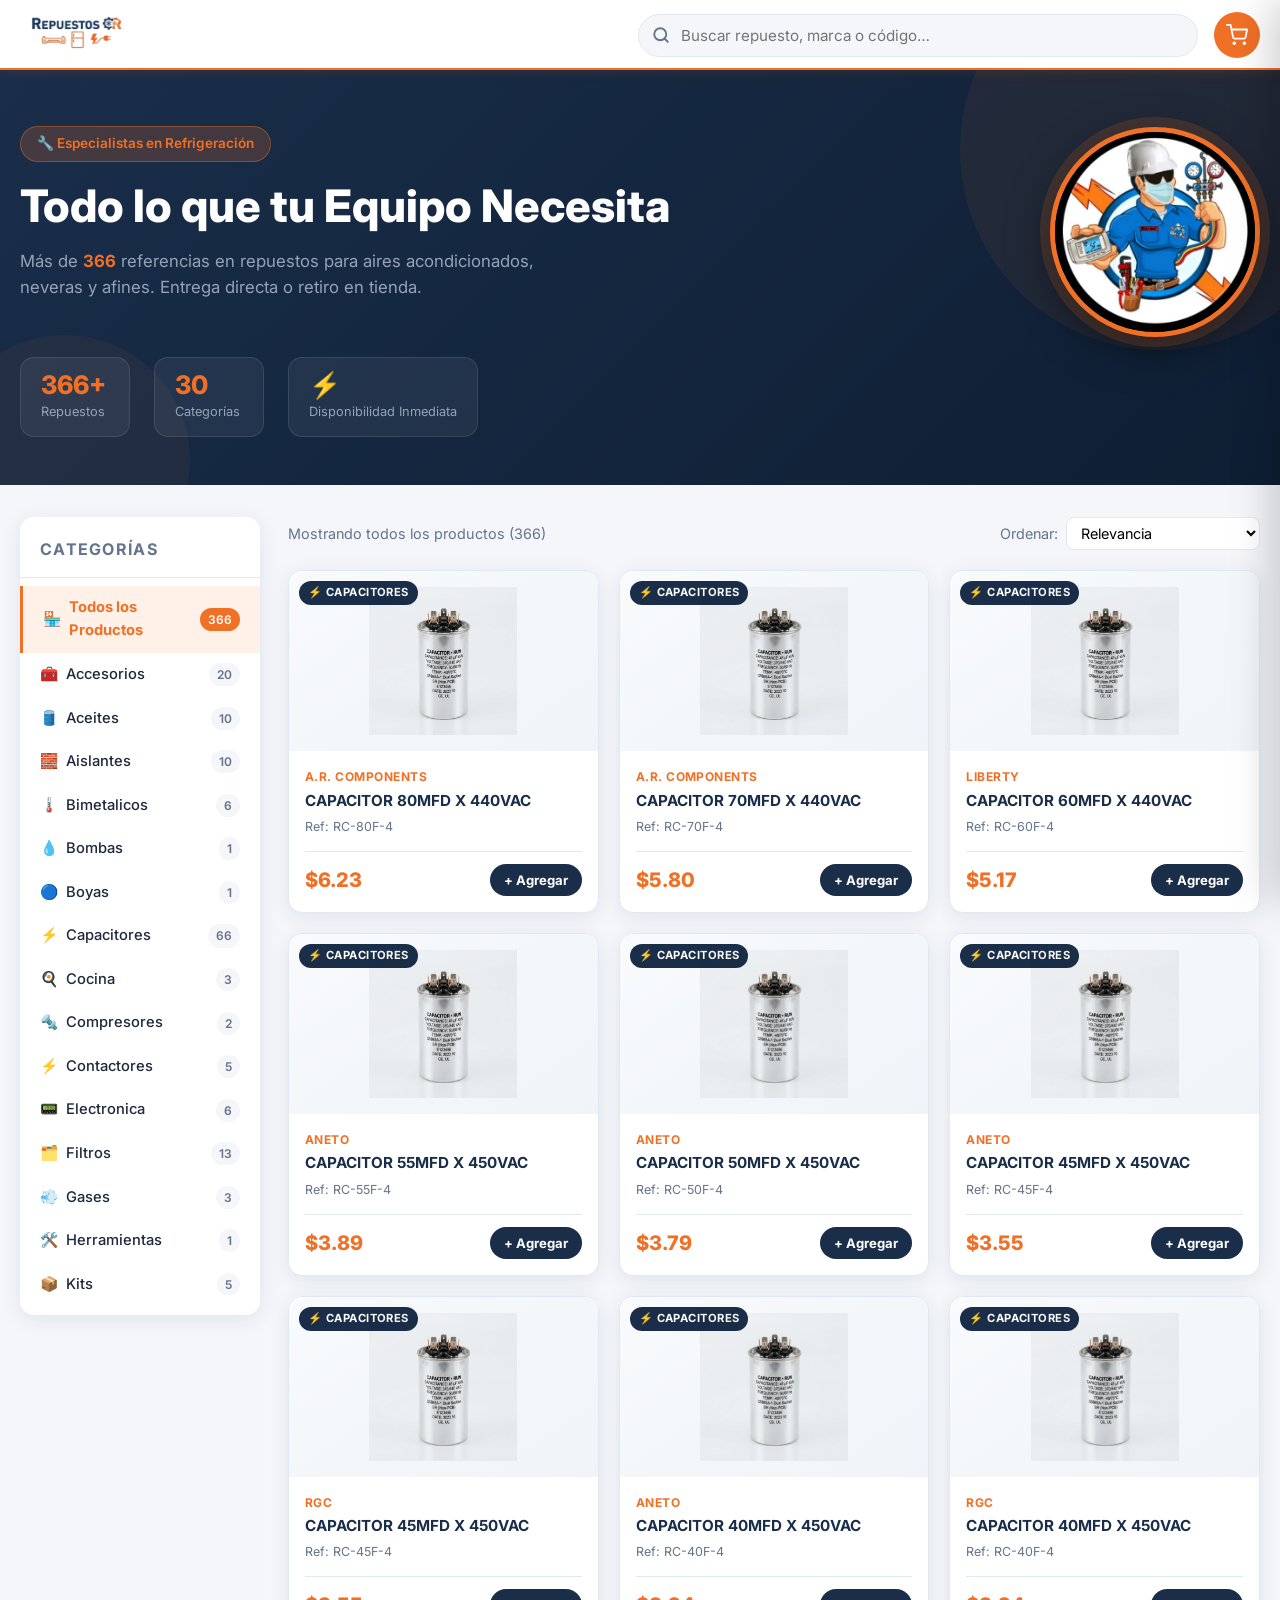
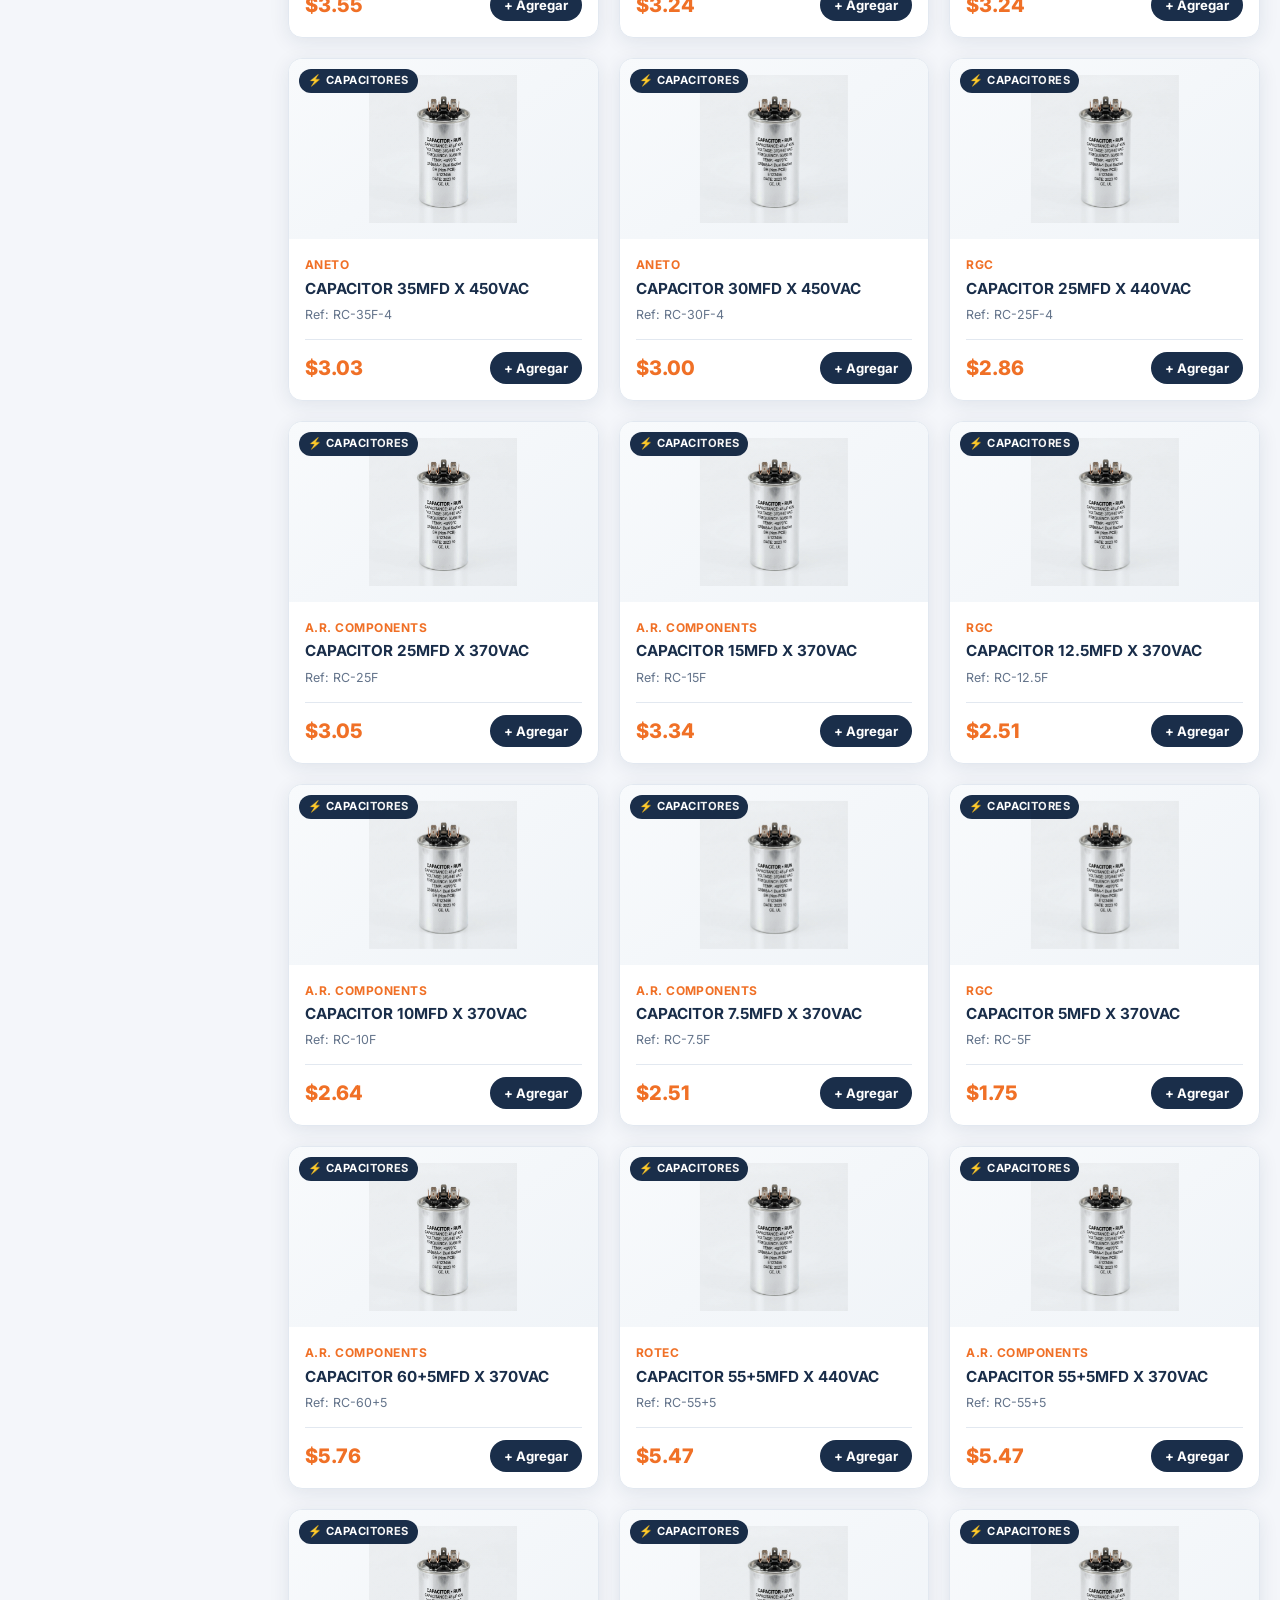
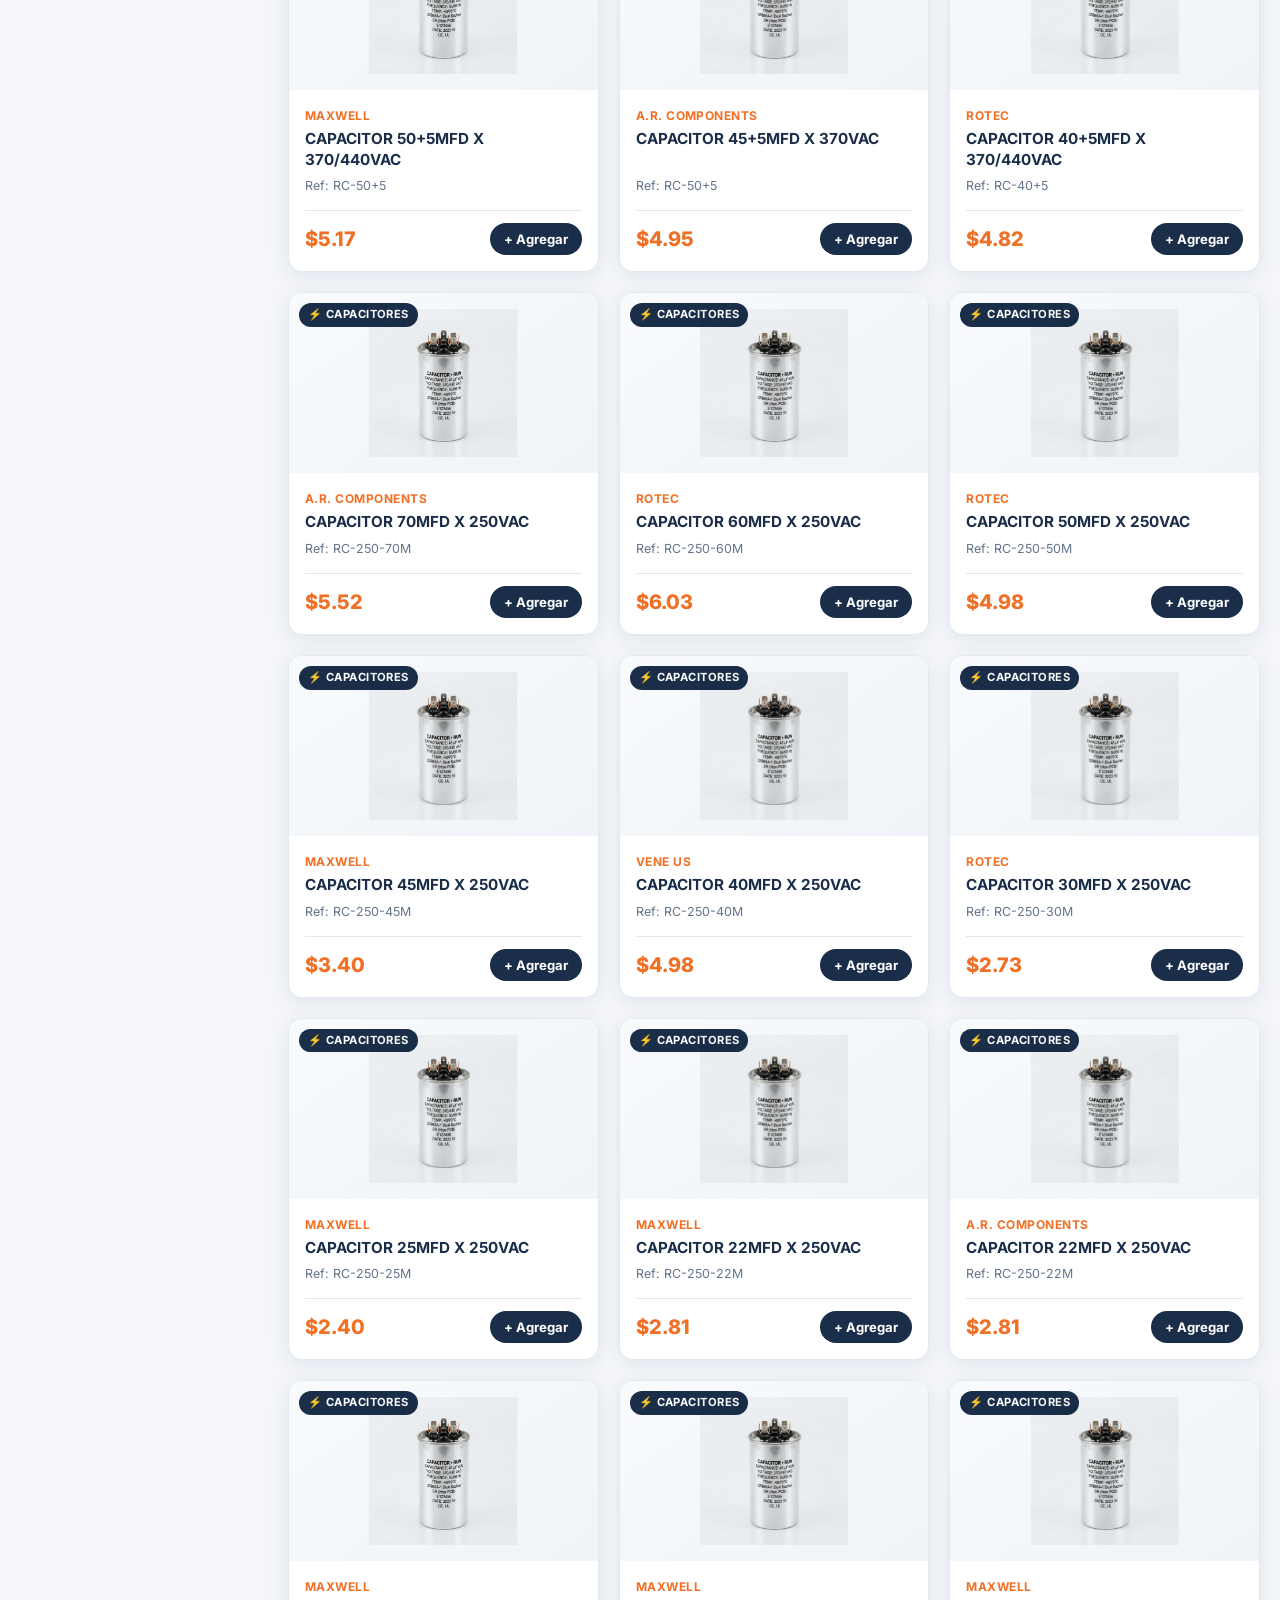
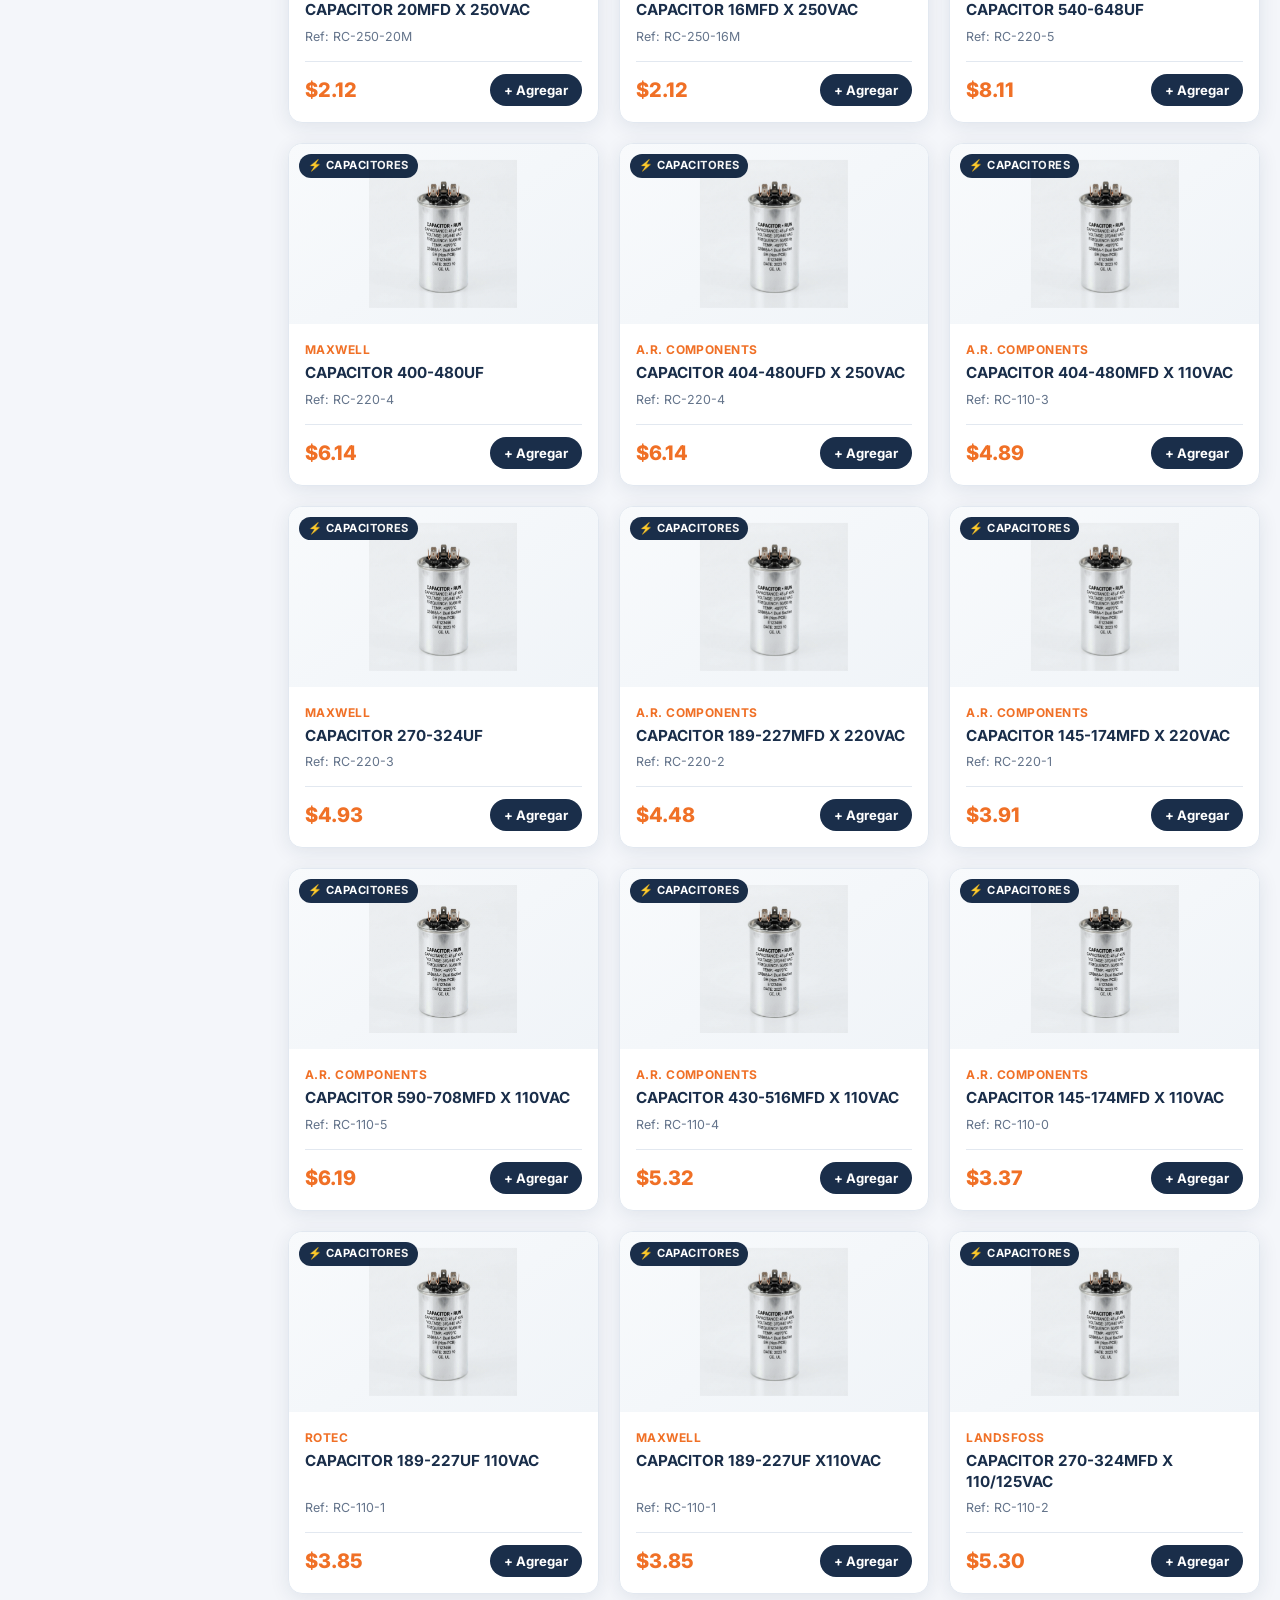
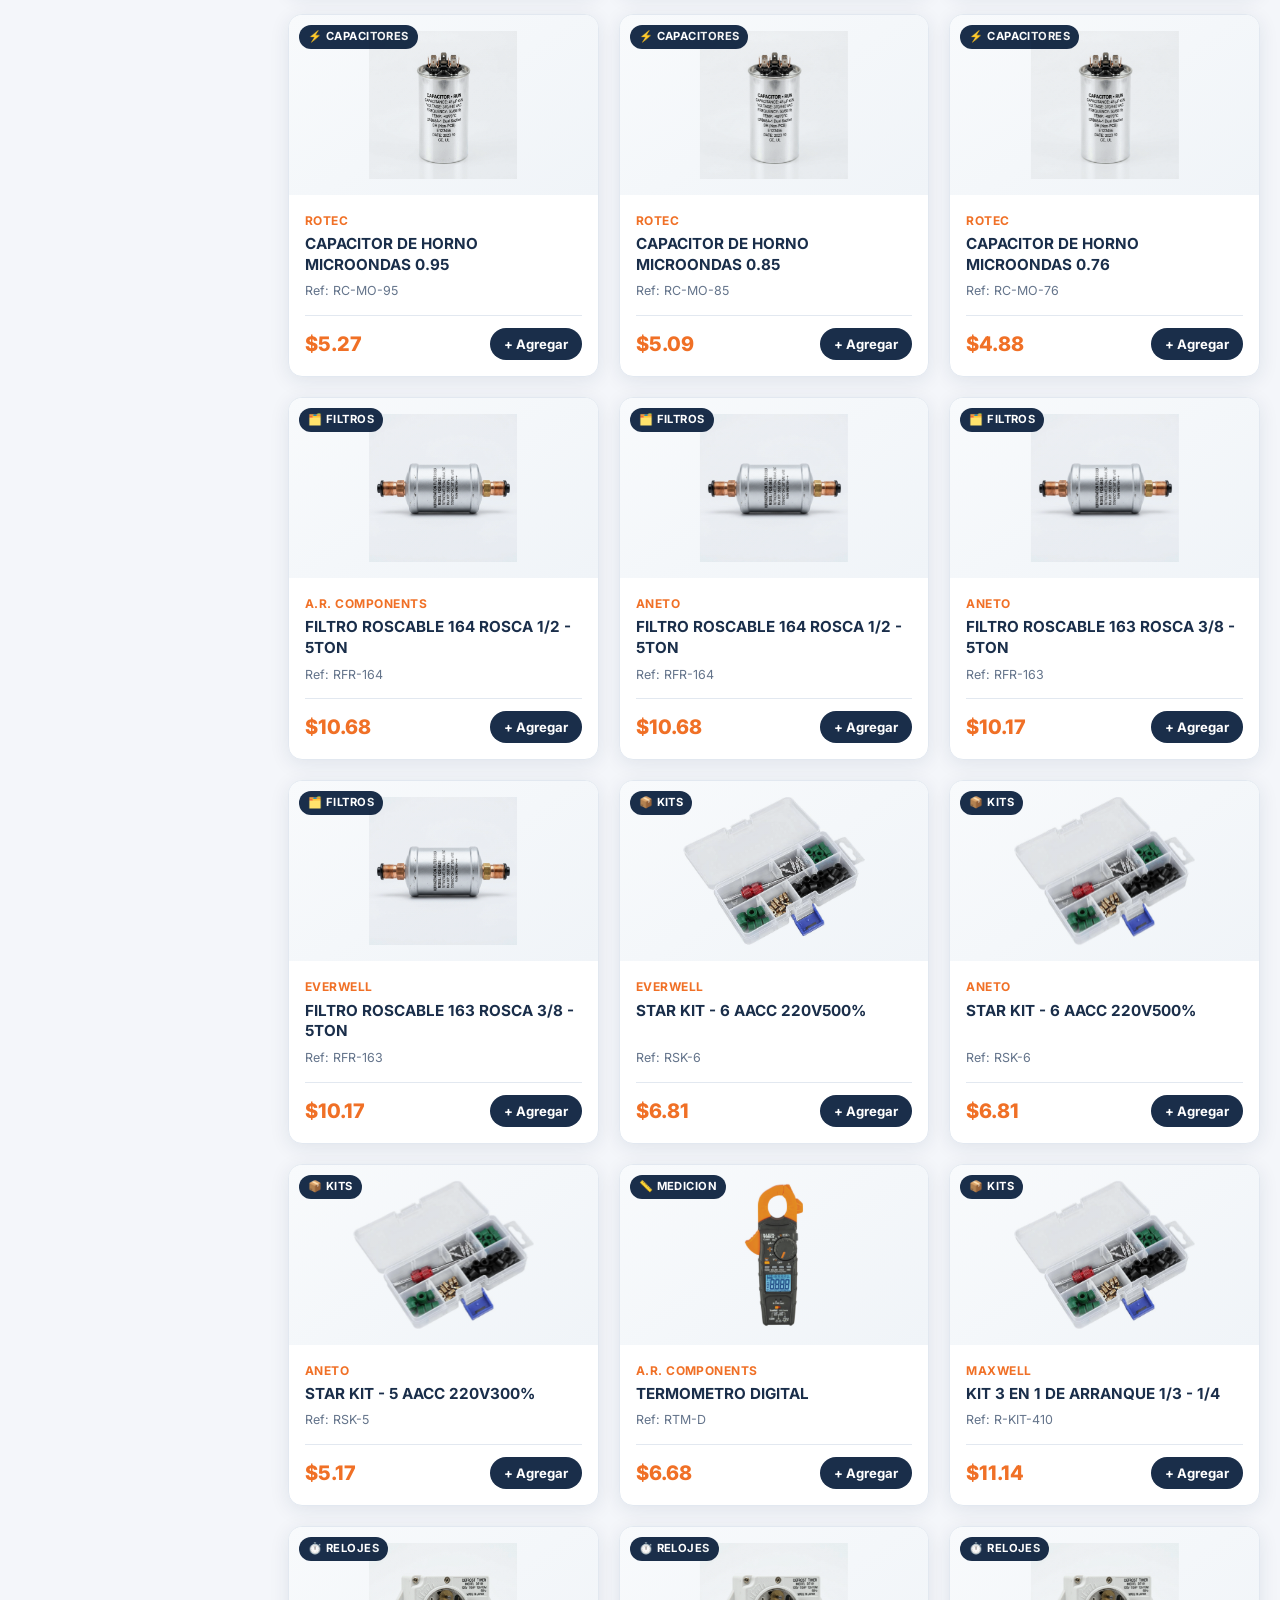
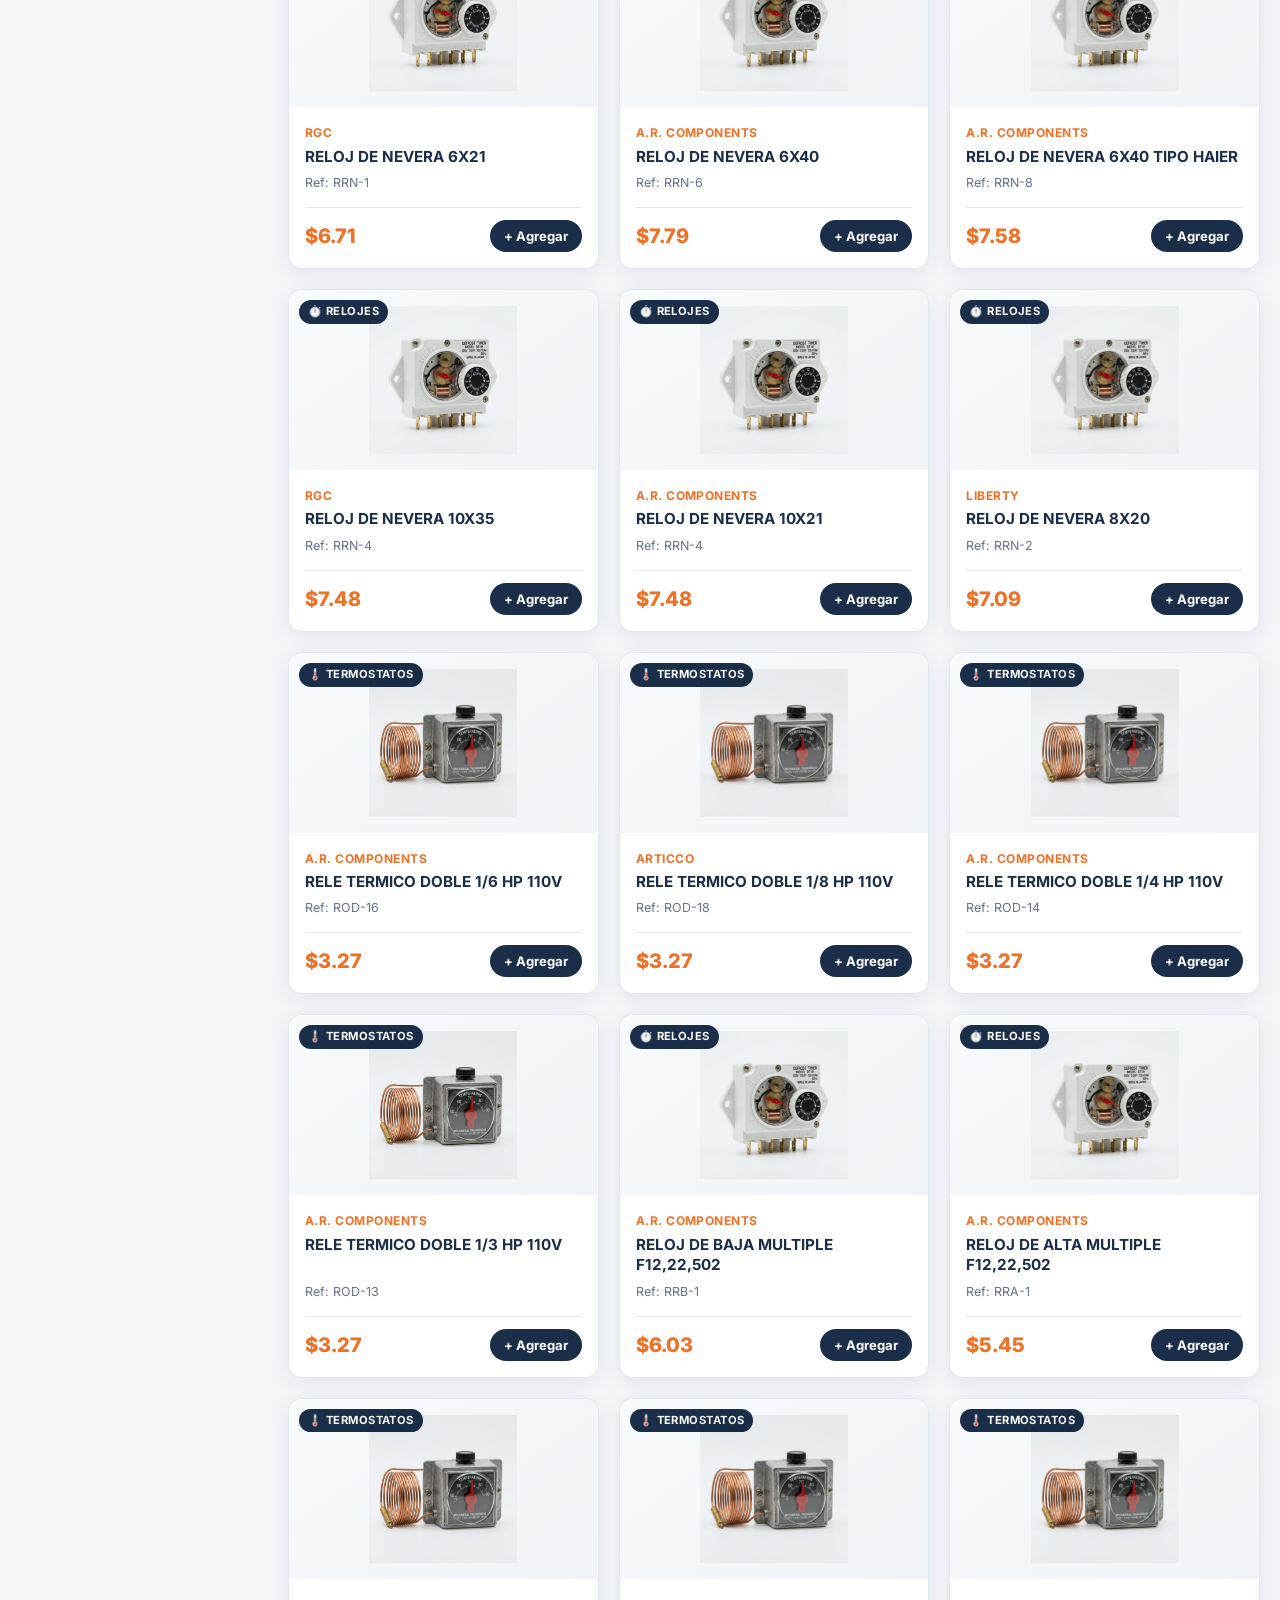
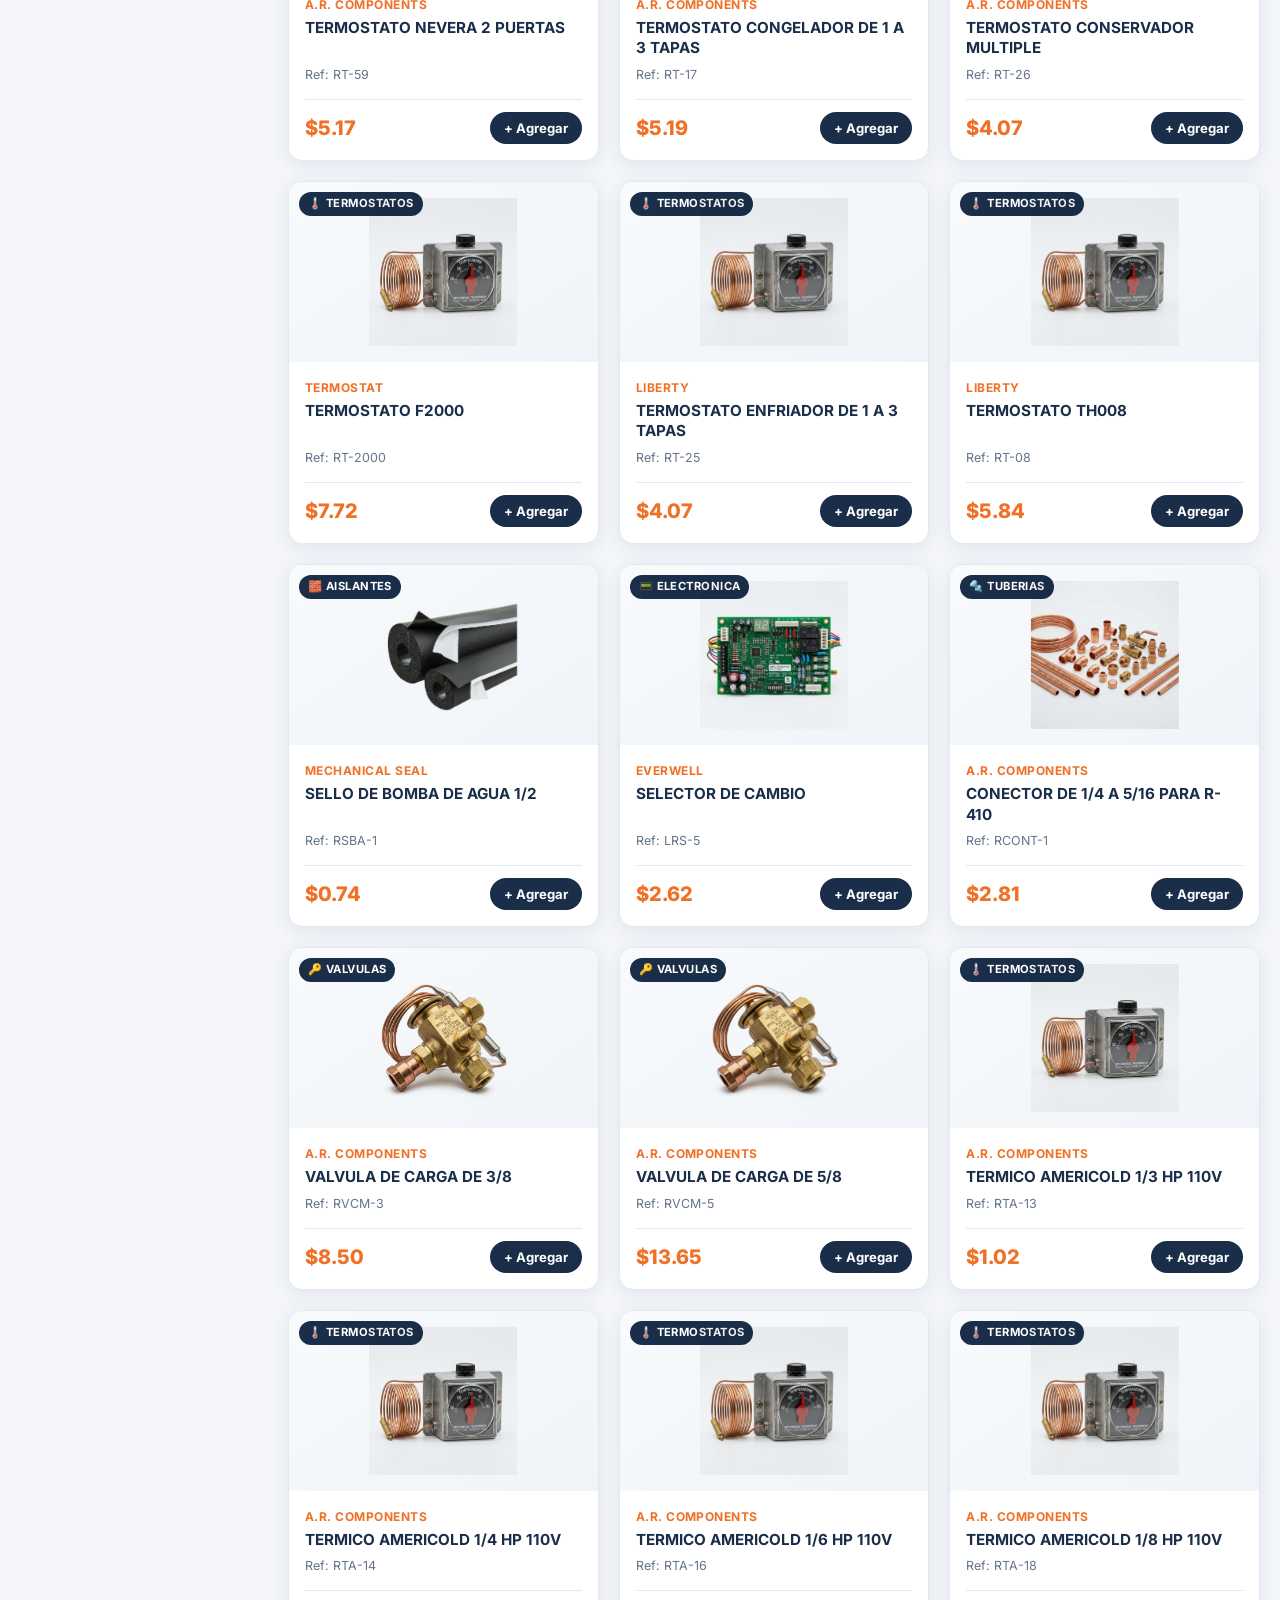
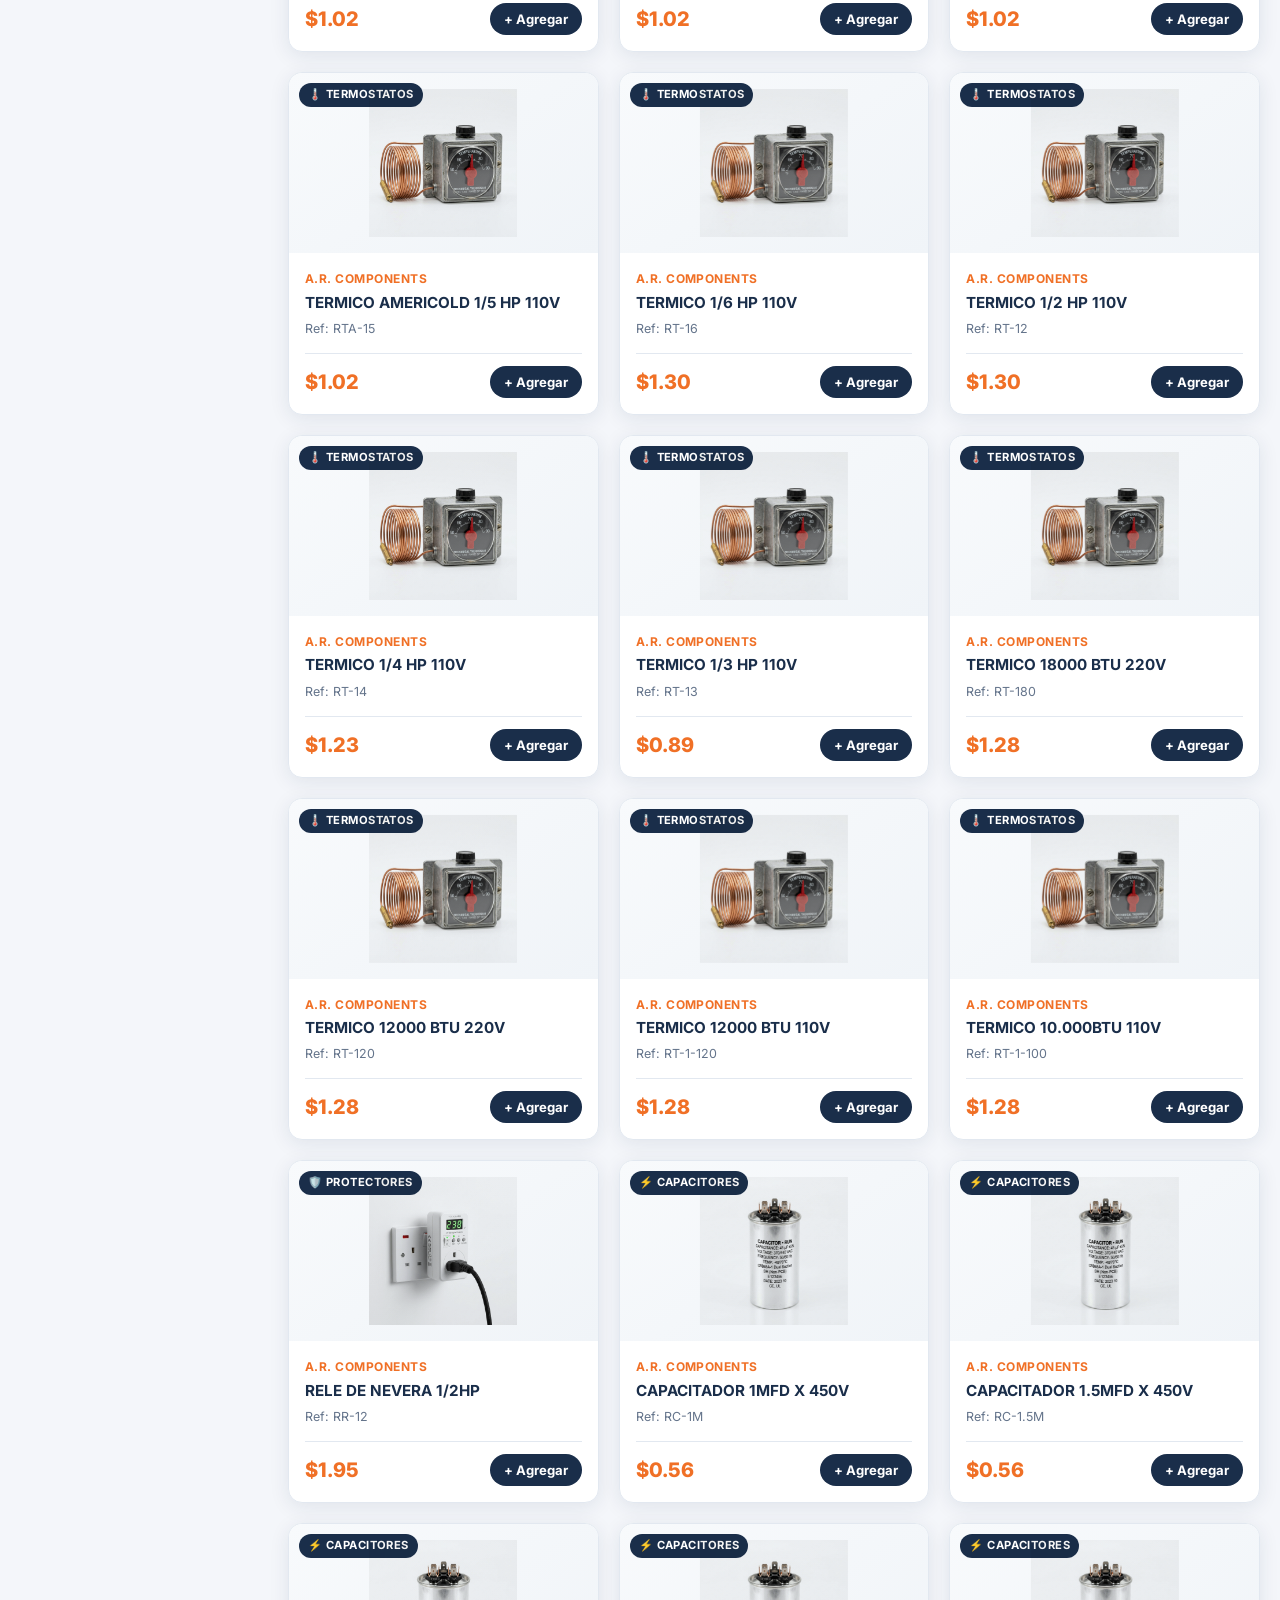
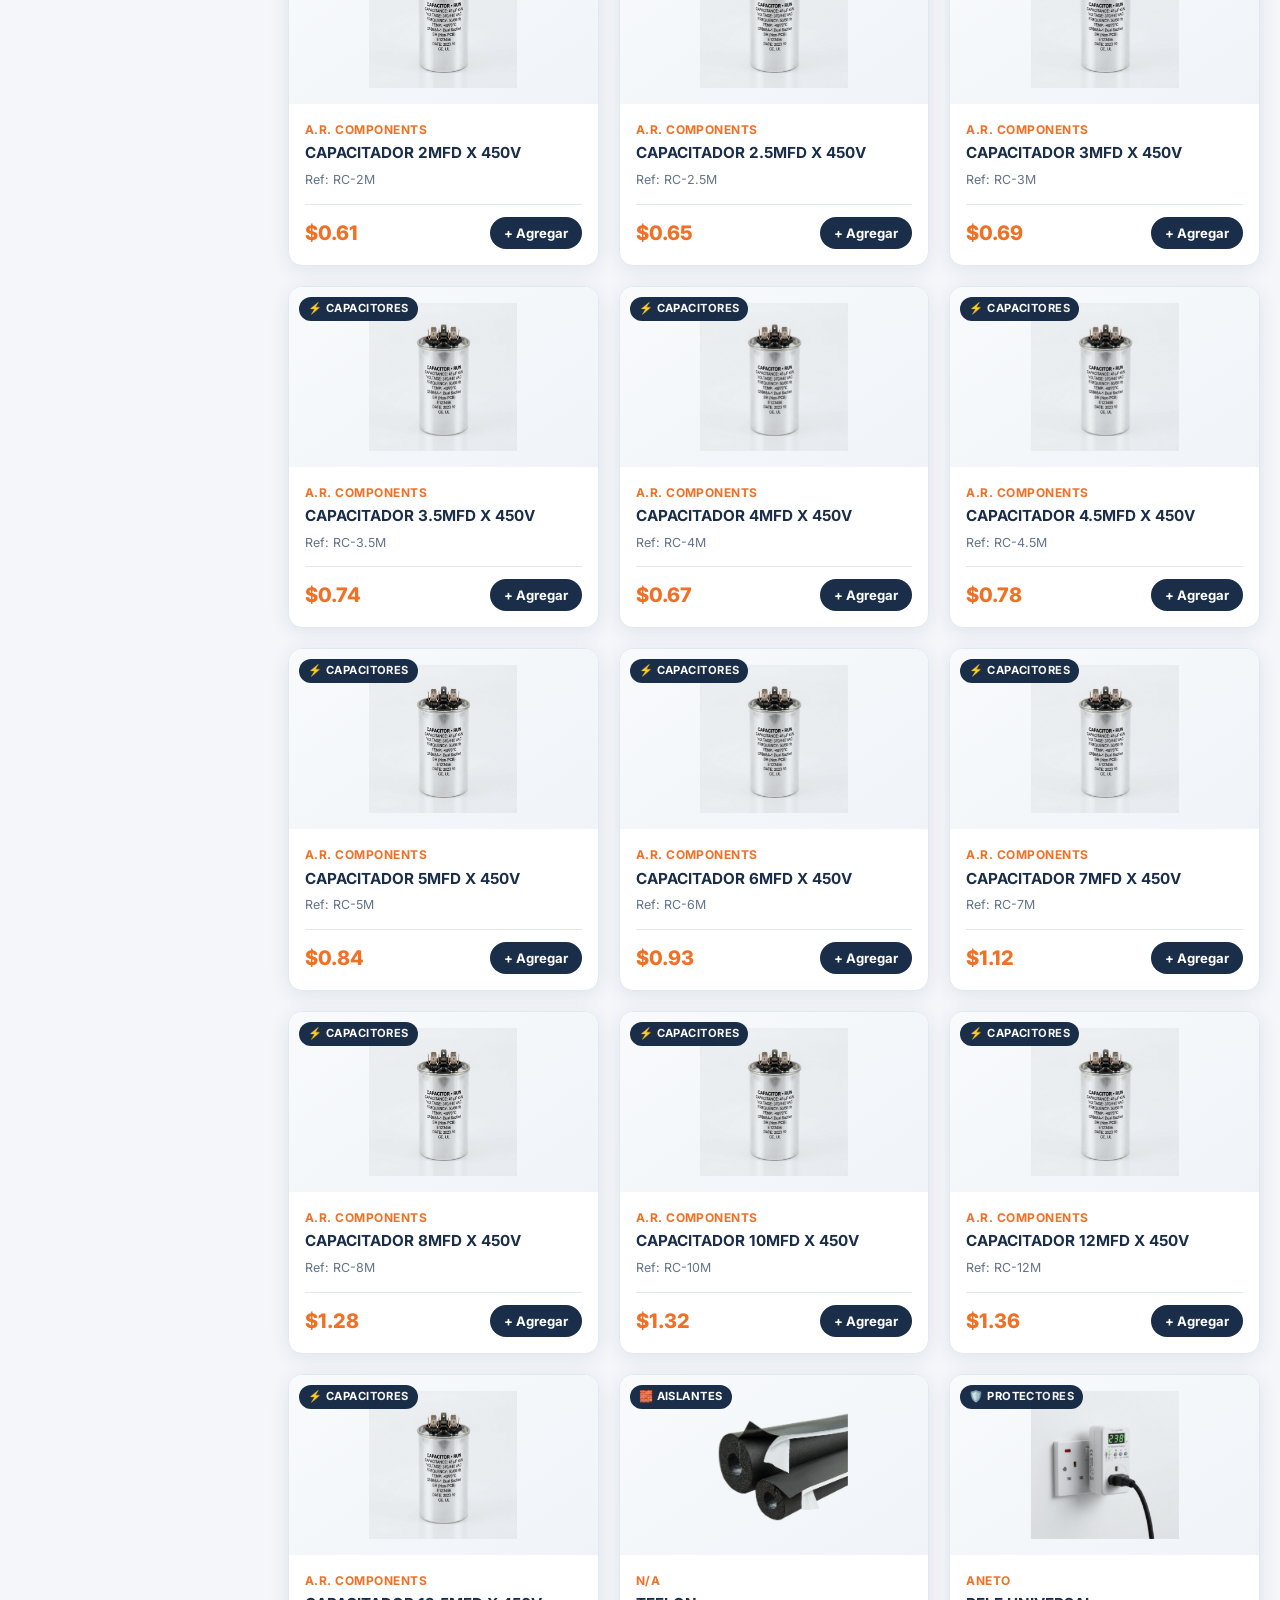
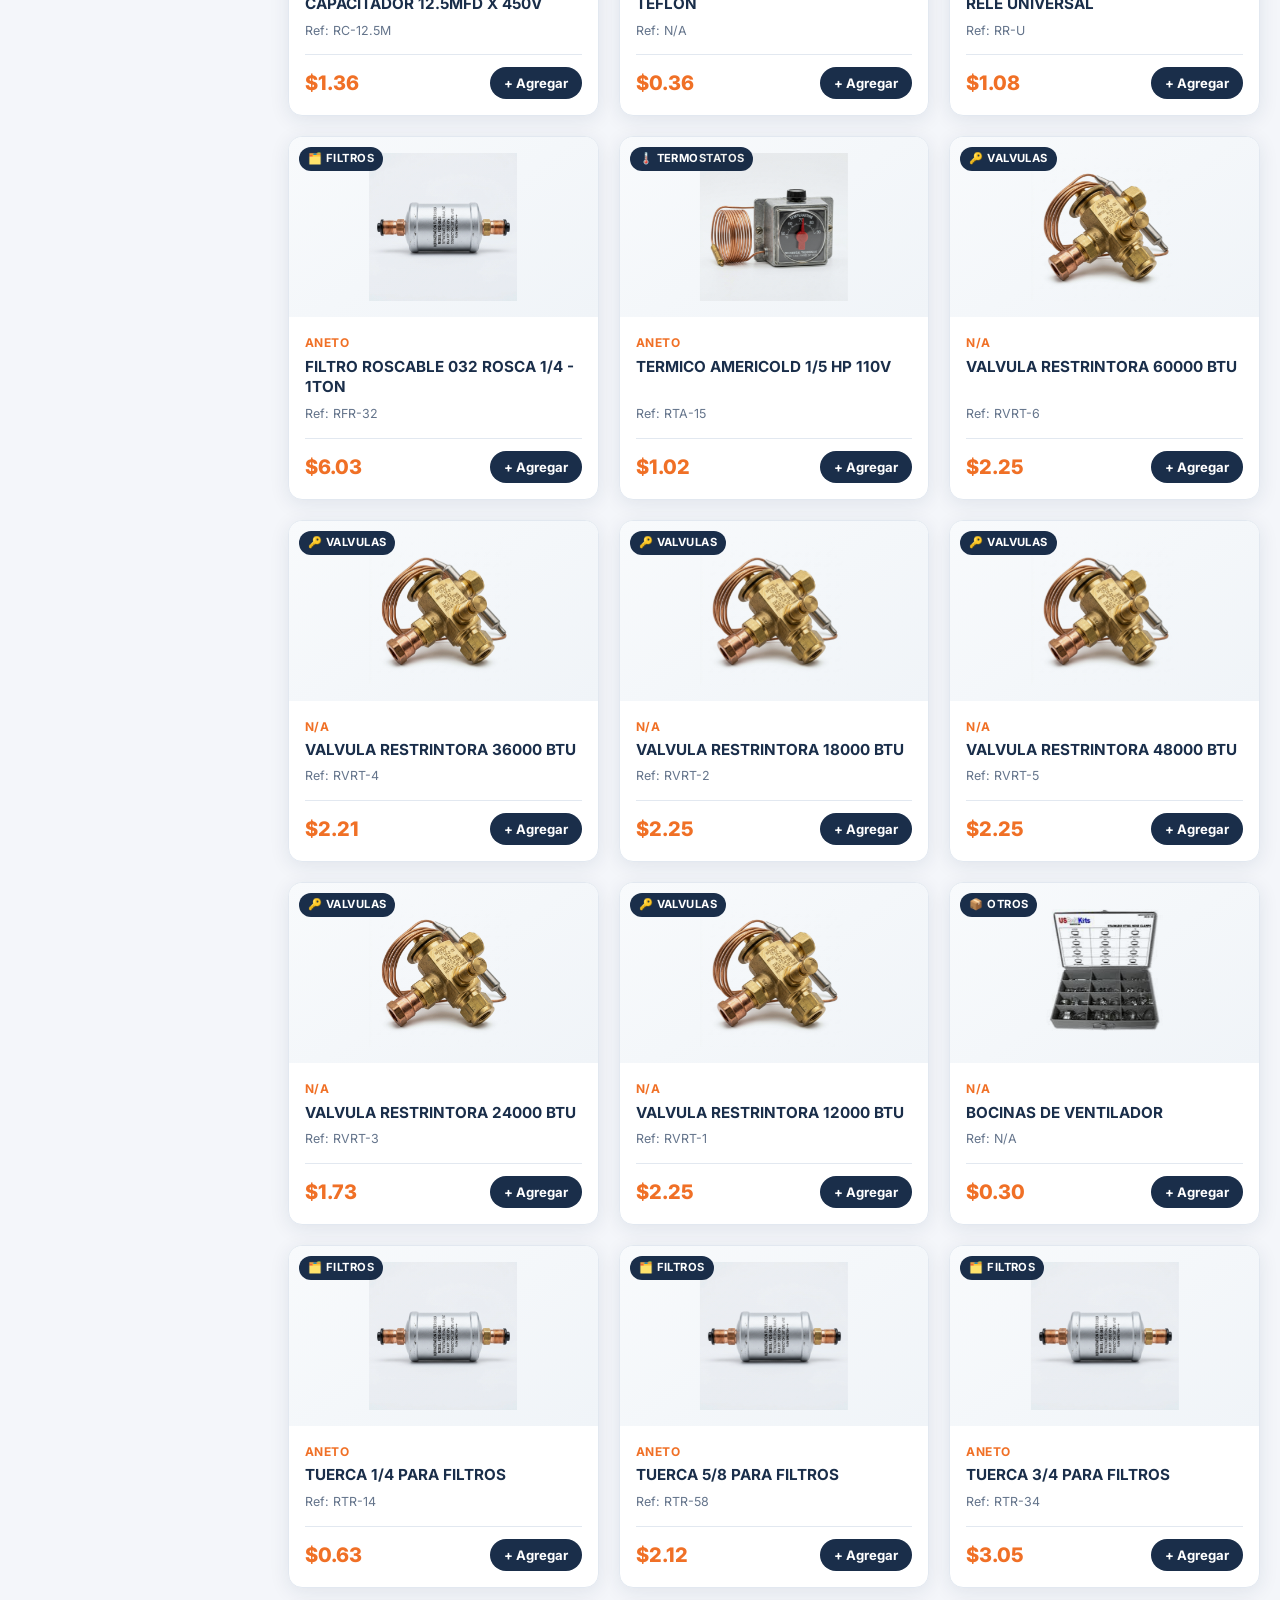
==== index.html @ 02e1abeb "feat: initial commit for Repuestos CR" ====
<!DOCTYPE html>
<html lang="es">
<head>
    <meta charset="UTF-8">
    <meta name="viewport" content="width=device-width, initial-scale=1.0">
    <title>Repuestos CR | Tienda Online de Refrigeración</title>
    <meta name="description" content="La tienda online especializada en repuestos para aires acondicionados, refrigeración y afines. Capacitores, compresores, gas refrigerante y más de 360 referencias.">
    <link rel="preconnect" href="https://fonts.googleapis.com">
    <link rel="preconnect" href="https://fonts.gstatic.com" crossorigin>
    <link href="https://fonts.googleapis.com/css2?family=Inter:wght@400;500;600;700;800&display=swap" rel="stylesheet">
    <link rel="stylesheet" href="styles.css">
</head>
<body>

    <!-- NAVBAR -->
    <header class="navbar" id="navbar">
        <div class="container nav-inner">
            <div class="logo-wrap">
                <img src="images/logo.png" alt="Repuestos CR" id="site-logo"
                     onerror="this.onerror=null; this.src='https://placehold.co/160x55/F07026/FFF?text=REPUESTOS+CR&font=inter'">
            </div>
            <div class="search-wrap">
                <svg class="search-icon" xmlns="http://www.w3.org/2000/svg" width="18" height="18" viewBox="0 0 24 24" fill="none" stroke="currentColor" stroke-width="2.5" stroke-linecap="round" stroke-linejoin="round"><circle cx="11" cy="11" r="8"/><line x1="21" y1="21" x2="16.65" y2="16.65"/></svg>
                <input type="text" id="searchInput" placeholder="Buscar repuesto, marca o código…" autocomplete="off">
                <button class="clear-search hidden" id="clearSearch" aria-label="Limpiar búsqueda">✕</button>
            </div>
            <button class="cart-btn" id="cartBtn" aria-label="Ver carrito">
                <svg xmlns="http://www.w3.org/2000/svg" width="22" height="22" viewBox="0 0 24 24" fill="none" stroke="currentColor" stroke-width="2" stroke-linecap="round" stroke-linejoin="round"><circle cx="9" cy="21" r="1"/><circle cx="20" cy="21" r="1"/><path d="M1 1h4l2.68 13.39a2 2 0 0 0 2 1.61h9.72a2 2 0 0 0 2-1.61L23 6H6"/></svg>
                <span class="cart-count hidden" id="cartCount">0</span>
            </button>
        </div>
    </header>

    <!-- HERO -->
    <section class="hero">
        <div class="hero-bg-shapes">
            <div class="shape shape-1"></div>
            <div class="shape shape-2"></div>
        </div>
        <div class="container hero-content">
            <div class="hero-text">
                <div class="hero-badge">🔧 Especialistas en Refrigeración</div>
                <h1>Todo lo que tu Equipo Necesita</h1>
                <p>Más de <strong id="total-products">360</strong> referencias en repuestos para aires acondicionados, neveras y afines. Entrega directa o retiro en tienda.</p>
            </div>
            <div class="hero-mascot">
                <img src="images/mascot.png" alt="Técnico Repuestos CR" class="mascot-img">
            </div>
            <div class="hero-stats-row">
                <div class="hero-stat">
                    <span class="stat-num" id="total-products-2">360+</span>
                    <span class="stat-label">Repuestos</span>
                </div>
                <div class="hero-stat">
                    <span class="stat-num">30</span>
                    <span class="stat-label">Categorías</span>
                </div>
                <div class="hero-stat">
                    <span class="stat-num">⚡</span>
                    <span class="stat-label">Disponibilidad Inmediata</span>
                </div>
            </div>
        </div>
    </section>

    <!-- MAIN -->
    <main class="container main-layout">
        <!-- SIDEBAR -->
        <aside class="sidebar">
            <h2 class="sidebar-title">Categorías</h2>
            <ul class="cat-list" id="categoryList">
                <li class="cat-item active" data-category="ALL">
                    <span class="cat-emoji">🏪</span> Todos los Productos
                    <span class="cat-count" id="cat-count-ALL"></span>
                </li>
                <!-- Generated by JS -->
            </ul>
        </aside>

        <!-- CATALOG -->
        <section class="catalog-area">
            <div class="catalog-header">
                <span class="results-info" id="resultsInfo">Mostrando todos los productos</span>
                <div class="sort-row">
                    <label for="sortSelect">Ordenar:</label>
                    <select id="sortSelect">
                        <option value="default">Relevancia</option>
                        <option value="price-asc">Precio: Menor a Mayor</option>
                        <option value="price-desc">Precio: Mayor a Menor</option>
                        <option value="name-asc">Nombre A–Z</option>
                    </select>
                </div>
            </div>

            <div class="products-grid" id="productsGrid"></div>

            <div class="no-results hidden" id="noResults">
                <div class="no-results-icon">🔍</div>
                <h3>Sin resultados</h3>
                <p>Intenta con otros términos de búsqueda o cambia la categoría.</p>
                <button class="btn-outline" id="clearFilters">Ver todos los productos</button>
            </div>
        </section>
    </main>

    <!-- FOOTER -->
    <footer class="site-footer">
        <div class="container footer-grid">
            <div>
                <img src="images/logo.png" alt="Repuestos CR" class="footer-logo"
                     onerror="this.onerror=null; this.src='https://placehold.co/140x48/FFF/F07026?text=REPUESTOS+CR'">
                <p class="footer-tagline">Especialistas en refrigeración comercial y residencial.</p>
            </div>
            <div>
                <h4>Contacto</h4>
                <p>📞 Contáctanos por WhatsApp</p>
                <p>🕐 Lun–Sáb 8am–6pm</p>
            </div>
            <div>
                <h4>Categorías Populares</h4>
                <p>Capacitores · Compresores · Gas</p>
                <p>Termostatos · Rolineras · Filtros</p>
            </div>
        </div>
        <div class="footer-bottom">
            <p>© 2026 Repuestos CR — Todos los derechos reservados.</p>
        </div>
    </footer>

    <!-- CART PANEL (Slide-in) -->
    <div class="cart-overlay hidden" id="cartOverlay"></div>
    <aside class="cart-panel" id="cartPanel">
        <div class="cart-panel-header">
            <h3>🛒 Tu Pedido</h3>
            <button class="close-cart" id="closeCart" aria-label="Cerrar carrito">✕</button>
        </div>

        <div class="cart-items" id="cartItems">
            <div class="cart-empty" id="cartEmpty">
                <div class="empty-icon">🛒</div>
                <p>Tu carrito está vacío.<br>¡Agrega un repuesto!</p>
            </div>
        </div>

        <div class="cart-footer" id="cartFooter">
            <div class="cart-total-row">
                <span>Total a Pagar:</span>
                <span class="cart-total-price" id="cartTotal">$0.00</span>
            </div>

            <!-- Delivery/Pickup Toggle -->
            <div class="delivery-toggle">
                <button class="toggle-opt active" id="btnDelivery" data-mode="delivery">
                    🚚 Delivery
                </button>
                <button class="toggle-opt" id="btnPickup" data-mode="pickup">
                    🏪 Pick Up
                </button>
            </div>

            <!-- Delivery Fields -->
            <div class="delivery-fields" id="deliveryFields">
                <div class="input-group">
                    <svg xmlns="http://www.w3.org/2000/svg" width="16" height="16" viewBox="0 0 24 24" fill="none" stroke="currentColor" stroke-width="2" stroke-linecap="round" stroke-linejoin="round"><path d="M20 21v-2a4 4 0 0 0-4-4H8a4 4 0 0 0-4 4v2"/><circle cx="12" cy="7" r="4"/></svg>
                    <input type="text" id="customerName" placeholder="Tu Nombre y Apellido" required>
                </div>
                <div class="input-group">
                    <svg xmlns="http://www.w3.org/2000/svg" width="16" height="16" viewBox="0 0 24 24" fill="none" stroke="currentColor" stroke-width="2" stroke-linecap="round" stroke-linejoin="round"><path d="M21 10c0 7-9 13-9 13s-9-6-9-13a9 9 0 0 1 18 0z"/><circle cx="12" cy="10" r="3"/></svg>
                    <textarea id="deliveryAddress" placeholder="Dirección exacta de entrega (punto de referencia)…" rows="2"></textarea>
                </div>
                <div class="delivery-note">
                    ℹ️ El costo del delivery varía según la zona. El repartidor te confirmará el precio al contactarte.
                </div>
            </div>

            <!-- Pickup Fields -->
            <div class="pickup-fields hidden" id="pickupFields">
                <div class="input-group">
                    <svg xmlns="http://www.w3.org/2000/svg" width="16" height="16" viewBox="0 0 24 24" fill="none" stroke="currentColor" stroke-width="2" stroke-linecap="round" stroke-linejoin="round"><path d="M20 21v-2a4 4 0 0 0-4-4H8a4 4 0 0 0-4 4v2"/><circle cx="12" cy="7" r="4"/></svg>
                    <input type="text" id="customerNamePickup" placeholder="Tu Nombre y Apellido" required>
                </div>
                <div class="pickup-note">
                    🏪 Pasa por nuestra tienda a retirar tu pedido. Te avisaremos cuando esté listo.
                </div>
            </div>

            <button class="btn-whatsapp" id="sendOrderBtn">
                <svg xmlns="http://www.w3.org/2000/svg" width="20" height="20" viewBox="0 0 24 24" fill="currentColor"><path d="M17.472 14.382c-.297-.149-1.758-.867-2.03-.967-.273-.099-.471-.148-.67.15-.197.297-.767.966-.94 1.164-.173.199-.347.223-.644.075-.297-.15-1.255-.463-2.39-1.475-.883-.788-1.48-1.761-1.653-2.059-.173-.297-.018-.458.13-.606.134-.133.298-.347.446-.52.149-.174.198-.298.298-.497.099-.198.05-.371-.025-.52-.075-.149-.669-1.612-.916-2.207-.242-.579-.487-.5-.669-.51-.173-.008-.371-.01-.57-.01-.198 0-.52.074-.792.372-.272.297-1.04 1.016-1.04 2.479 0 1.462 1.065 2.875 1.213 3.074.149.198 2.096 3.2 5.077 4.487.709.306 1.262.489 1.694.625.712.227 1.36.195 1.871.118.571-.085 1.758-.719 2.006-1.413.248-.694.248-1.289.173-1.413-.074-.124-.272-.198-.57-.347m-5.421 7.403h-.004a9.87 9.87 0 01-5.031-1.378l-.361-.214-3.741.982.998-3.648-.235-.374a9.86 9.86 0 01-1.51-5.26c.001-5.45 4.436-9.884 9.888-9.884 2.64 0 5.122 1.03 6.988 2.898a9.825 9.825 0 012.893 6.994c-.003 5.45-4.437 9.884-9.885 9.884m8.413-18.297A11.815 11.815 0 0012.05 0C5.495 0 .16 5.335.157 11.892c0 2.096.547 4.142 1.588 5.945L.057 24l6.305-1.654a11.882 11.882 0 005.683 1.448h.005c6.554 0 11.89-5.335 11.893-11.893a11.821 11.821 0 00-3.48-8.413z"/></svg>
                Enviar Pedido por WhatsApp
            </button>
        </div>
    </aside>

    <!-- FLOATING CART BAR (Urban Food style) -->
    <button class="floating-cart" id="floatingCart" aria-label="Ver carrito">
        <div class="floating-cart-icon">
            <svg xmlns="http://www.w3.org/2000/svg" width="20" height="20" viewBox="0 0 24 24" fill="none" stroke="currentColor" stroke-width="2.2" stroke-linecap="round" stroke-linejoin="round"><circle cx="9" cy="21" r="1"/><circle cx="20" cy="21" r="1"/><path d="M1 1h4l2.68 13.39a2 2 0 0 0 2 1.61h9.72a2 2 0 0 0 2-1.61L23 6H6"/></svg>
            <span class="floating-cart-badge" id="floatingCartBadge">0</span>
        </div>
        <div class="floating-cart-info">
            <span class="floating-cart-label">Tu pedido</span>
            <span class="floating-cart-total" id="floatingCartTotal">$0.00</span>
        </div>
        <span class="floating-cart-arrow">›</span>
    </button>

    <script src="data.js"></script>
    <script src="app.js"></script>
</body>
</html>
---- styles.css ----
/* ===============================
   VARIABLES & RESET
=============================== */
:root {
    --orange: #F07026;
    --orange-dark: #d55f1e;
    --orange-light: #fff0e8;
    --navy: #1A2E4A;
    --navy-light: #233A5E;
    --navy-muted: #3d5580;
    --white: #ffffff;
    --bg: #F4F6FA;
    --surface: #ffffff;
    --border: #e2e8f0;
    --text: #1e293b;
    --text-muted: #64748b;
    --green-wa: #25D366;
    --green-wa-dark: #1da851;
    --radius: 14px;
    --radius-sm: 8px;
    --radius-full: 9999px;
    --shadow: 0 4px 20px rgba(26,46,74,.09);
    --shadow-lg: 0 12px 40px rgba(26,46,74,.16);
    --transition: all .25s cubic-bezier(.4,0,.2,1);
    --navbar-h: 70px;
}

*, *::before, *::after { box-sizing: border-box; margin: 0; padding: 0; }

html { scroll-behavior: smooth; }

body {
    font-family: 'Inter', sans-serif;
    background: var(--bg);
    color: var(--text);
    line-height: 1.6;
    min-height: 100vh;
}

img { display: block; max-width: 100%; }
a { text-decoration: none; }
button, select, input, textarea { font-family: inherit; }

.container { max-width: 1280px; margin: 0 auto; padding: 0 20px; }
.hidden { display: none !important; }

/* ===============================
   NAVBAR
=============================== */
.navbar {
    position: sticky;
    top: 0;
    z-index: 200;
    background: var(--white);
    border-bottom: 2px solid var(--orange);
    height: var(--navbar-h);
    box-shadow: 0 2px 12px rgba(240,112,38,.12);
}

.nav-inner {
    display: flex;
    align-items: center;
    gap: 16px;
    height: var(--navbar-h);
}

.logo-wrap img {
    height: 50px;
    object-fit: contain;
    flex-shrink: 0;
}

.search-wrap {
    flex: 1;
    position: relative;
    display: flex;
    align-items: center;
    max-width: 560px;
    margin-left: auto;
}

.search-icon {
    position: absolute;
    left: 14px;
    color: var(--text-muted);
    pointer-events: none;
}

.search-wrap input {
    width: 100%;
    padding: 11px 40px 11px 42px;
    border: 1.5px solid var(--border);
    border-radius: var(--radius-full);
    font-size: .95rem;
    outline: none;
    background: var(--bg);
    color: var(--text);
    transition: var(--transition);
}

.search-wrap input:focus {
    border-color: var(--orange);
    background: var(--white);
    box-shadow: 0 0 0 4px rgba(240,112,38,.12);
}

.clear-search {
    position: absolute;
    right: 12px;
    background: none;
    border: none;
    cursor: pointer;
    color: var(--text-muted);
    font-size: 1rem;
    padding: 4px;
    line-height: 1;
    transition: var(--transition);
}
.clear-search:hover { color: var(--orange); }

/* CART BUTTON */
.cart-btn {
    position: relative;
    background: var(--orange);
    border: none;
    border-radius: var(--radius-full);
    width: 46px;
    height: 46px;
    display: flex;
    align-items: center;
    justify-content: center;
    cursor: pointer;
    color: white;
    transition: var(--transition);
    flex-shrink: 0;
}
.cart-btn:hover { background: var(--orange-dark); transform: scale(1.05); }

.cart-count {
    position: absolute;
    top: -5px;
    right: -5px;
    background: var(--navy);
    color: white;
    font-size: .7rem;
    font-weight: 700;
    width: 20px;
    height: 20px;
    border-radius: 50%;
    display: flex;
    align-items: center;
    justify-content: center;
    border: 2px solid white;
    animation: pop .2s ease;
}

@keyframes pop { 0%{ transform:scale(.5) } 60%{ transform:scale(1.3) } 100%{ transform:scale(1) } }

/* ===============================
   HERO
=============================== */
.hero {
    background: linear-gradient(135deg, var(--navy) 0%, #0e1e33 100%);
    color: white;
    padding: 56px 0 48px;
    position: relative;
    overflow: hidden;
}

.hero-bg-shapes { position: absolute; inset: 0; pointer-events: none; }

.shape {
    position: absolute;
    border-radius: 50%;
    opacity: .07;
}
.shape-1 {
    width: 400px; height: 400px;
    background: var(--orange);
    top: -120px; right: -80px;
}
.shape-2 {
    width: 250px; height: 250px;
    background: var(--orange);
    bottom: -100px; left: -60px;
    opacity: .05;
}

.hero-content {
    position: relative;
    z-index: 1;
    display: flex;
    flex-wrap: wrap;
    align-items: flex-end;
    gap: 20px;
}

.hero-text { flex: 1; min-width: 260px; }

.hero-mascot {
    flex-shrink: 0;
    align-self: center;
    pointer-events: none;
    display: flex;
    align-items: center;
    justify-content: center;
}

.mascot-img {
    width: 210px;
    height: 210px;
    object-fit: cover;
    /* Focus on the center of the technician circle inside the phone screenshot */
    object-position: center 35%;
    border-radius: 50%;
    border: 5px solid var(--orange);
    box-shadow:
        0 0 0 10px rgba(240,112,38,.15),
        0 12px 40px rgba(0,0,0,.5);
    animation: mascotFloat 3s ease-in-out infinite;
    background: var(--navy);
}

@keyframes mascotFloat {
    0%, 100% { transform: translateY(0); }
    50%       { transform: translateY(-8px); }
}

.hero-stats-row { width: 100%; }

.hero-badge {
    display: inline-block;
    background: rgba(240,112,38,.2);
    border: 1px solid rgba(240,112,38,.4);
    color: var(--orange);
    padding: 6px 16px;
    border-radius: var(--radius-full);
    font-size: .85rem;
    font-weight: 600;
    margin-bottom: 18px;
}

.hero-text h1 {
    font-size: clamp(1.8rem, 4vw, 2.8rem);
    font-weight: 800;
    line-height: 1.2;
    margin-bottom: 14px;
}

.hero-text p {
    color: #94a3b8;
    font-size: 1.05rem;
    max-width: 520px;
    margin-bottom: 36px;
}

.hero-text p strong { color: var(--orange); }

.hero-stats-row {
    display: flex;
    gap: 24px;
    flex-wrap: wrap;
}

.hero-stat {
    display: flex;
    flex-direction: column;
    background: rgba(255,255,255,.06);
    border: 1px solid rgba(255,255,255,.1);
    padding: 14px 20px;
    border-radius: var(--radius);
    min-width: 110px;
}

.stat-num {
    font-size: 1.6rem;
    font-weight: 800;
    color: var(--orange);
    line-height: 1;
}

.stat-label {
    font-size: .8rem;
    color: #94a3b8;
    margin-top: 4px;
}

/* ===============================
   MAIN LAYOUT
=============================== */
.main-layout {
    display: grid;
    grid-template-columns: 240px 1fr;
    gap: 28px;
    padding-top: 32px;
    padding-bottom: 60px;
    align-items: start;
}

/* SIDEBAR */
.sidebar {
    position: sticky;
    top: calc(var(--navbar-h) + 16px);
    background: var(--surface);
    border-radius: var(--radius);
    box-shadow: var(--shadow);
    padding: 20px 0;
    overflow: hidden;
    max-height: calc(100vh - var(--navbar-h) - 32px);
    display: flex;
    flex-direction: column;
}

.sidebar-title {
    font-size: 1rem;
    font-weight: 700;
    color: var(--text-muted);
    text-transform: uppercase;
    letter-spacing: .08em;
    padding: 0 20px 14px;
    border-bottom: 1px solid var(--border);
    margin-bottom: 8px;
    flex-shrink: 0;
}

.cat-list {
    list-style: none;
    overflow-y: auto;
    flex: 1;
}

.cat-item {
    display: flex;
    align-items: center;
    gap: 8px;
    padding: 10px 20px;
    cursor: pointer;
    font-size: .92rem;
    font-weight: 500;
    color: var(--text);
    transition: var(--transition);
    user-select: none;
}

.cat-item:hover { background: var(--orange-light); color: var(--orange); }

.cat-item.active {
    background: var(--orange-light);
    color: var(--orange);
    font-weight: 700;
    border-left: 3px solid var(--orange);
}

.cat-count {
    margin-left: auto;
    background: var(--bg);
    color: var(--text-muted);
    font-size: .75rem;
    padding: 2px 8px;
    border-radius: var(--radius-full);
    font-weight: 600;
}

.cat-item.active .cat-count {
    background: var(--orange);
    color: white;
}

/* CATALOG */
.catalog-area { min-width: 0; }

.catalog-header {
    display: flex;
    justify-content: space-between;
    align-items: center;
    margin-bottom: 20px;
    flex-wrap: wrap;
    gap: 10px;
}

.results-info {
    color: var(--text-muted);
    font-size: .9rem;
}

.sort-row {
    display: flex;
    align-items: center;
    gap: 8px;
    font-size: .9rem;
    color: var(--text-muted);
}

.sort-row select {
    border: 1.5px solid var(--border);
    border-radius: var(--radius-sm);
    padding: 6px 10px;
    font-size: .9rem;
    outline: none;
    cursor: pointer;
    background: white;
    transition: var(--transition);
}
.sort-row select:focus { border-color: var(--orange); }

/* ===============================
   PRODUCT GRID & CARDS
=============================== */
.products-grid {
    display: grid;
    grid-template-columns: repeat(auto-fill, minmax(230px, 1fr));
    gap: 20px;
}

.product-card {
    background: var(--surface);
    border-radius: var(--radius);
    border: 1.5px solid var(--border);
    overflow: hidden;
    box-shadow: var(--shadow);
    transition: var(--transition);
    display: flex;
    flex-direction: column;
    position: relative;
}

.product-card:hover {
    transform: translateY(-4px);
    box-shadow: var(--shadow-lg);
    border-color: var(--orange);
}

.card-img-wrap {
    height: 180px;
    background: linear-gradient(145deg, #f8fafc, #f0f4f8);
    display: flex;
    align-items: center;
    justify-content: center;
    padding: 16px;
    position: relative;
    overflow: hidden;
}

.card-img-wrap img {
    max-height: 100%;
    max-width: 100%;
    object-fit: contain;
    mix-blend-mode: multiply;
    transition: transform .35s ease;
}

.product-card:hover .card-img-wrap img { transform: scale(1.08); }

.cat-chip {
    position: absolute;
    top: 10px;
    left: 10px;
    background: var(--navy);
    color: white;
    font-size: .7rem;
    font-weight: 700;
    padding: 3px 9px;
    border-radius: var(--radius-full);
    letter-spacing: .04em;
}

.card-body {
    padding: 16px;
    flex: 1;
    display: flex;
    flex-direction: column;
}

.card-brand {
    font-size: .75rem;
    font-weight: 700;
    text-transform: uppercase;
    color: var(--orange);
    margin-bottom: 4px;
    letter-spacing: .04em;
}

.card-name {
    font-size: .95rem;
    font-weight: 700;
    color: var(--navy);
    line-height: 1.35;
    margin-bottom: 6px;
    flex: 1;
    display: -webkit-box;
    -webkit-line-clamp: 2;
    -webkit-box-orient: vertical;
    overflow: hidden;
}

.card-code {
    font-size: .78rem;
    color: var(--text-muted);
    margin-bottom: 14px;
}

.card-footer {
    display: flex;
    justify-content: space-between;
    align-items: center;
    padding-top: 12px;
    border-top: 1px solid var(--border);
    gap: 8px;
}

.card-price {
    font-size: 1.25rem;
    font-weight: 800;
    color: var(--orange);
    white-space: nowrap;
}

.btn-add-cart {
    background: var(--navy);
    color: white;
    border: none;
    border-radius: var(--radius-full);
    padding: 8px 14px;
    font-size: .82rem;
    font-weight: 700;
    cursor: pointer;
    transition: var(--transition);
    display: flex;
    align-items: center;
    gap: 5px;
    white-space: nowrap;
}

.btn-add-cart:hover { background: var(--orange); }

.btn-add-cart.added {
    background: #16a34a;
    animation: pop .2s ease;
}

/* NO RESULTS */
.no-results {
    text-align: center;
    padding: 80px 20px;
    color: var(--text-muted);
}

.no-results-icon { font-size: 3rem; margin-bottom: 12px; }
.no-results h3 { font-size: 1.3rem; color: var(--text); margin-bottom: 6px; }
.no-results p { margin-bottom: 20px; }

.btn-outline {
    background: none;
    border: 2px solid var(--orange);
    color: var(--orange);
    padding: 10px 24px;
    border-radius: var(--radius-full);
    font-weight: 700;
    cursor: pointer;
    transition: var(--transition);
}
.btn-outline:hover { background: var(--orange); color: white; }

/* ===============================
   FOOTER
=============================== */
.site-footer {
    background: var(--navy);
    color: white;
    padding: 48px 0 0;
    margin-top: 60px;
}

.footer-grid {
    display: grid;
    grid-template-columns: repeat(auto-fit, minmax(200px, 1fr));
    gap: 36px;
    padding-bottom: 36px;
}

.footer-logo { height: 44px; object-fit: contain; margin-bottom: 14px; }
.footer-tagline { color: #94a3b8; font-size: .92rem; }

.footer-grid h4 {
    color: var(--orange);
    font-size: 1rem;
    margin-bottom: 14px;
}
.footer-grid p { color: #94a3b8; font-size: .9rem; margin-bottom: 6px; }

.footer-bottom {
    border-top: 1px solid rgba(255,255,255,.08);
    text-align: center;
    padding: 18px 20px;
    color: #64748b;
    font-size: .85rem;
}

/* ===============================
   CART PANEL
=============================== */
.cart-overlay {
    position: fixed;
    inset: 0;
    background: rgba(0,0,0,.45);
    z-index: 300;
    backdrop-filter: blur(3px);
}

.cart-panel {
    position: fixed;
    top: 0;
    right: 0;
    width: 100%;
    max-width: 400px;
    height: 100%;
    background: var(--white);
    z-index: 301;
    display: flex;
    flex-direction: column;
    box-shadow: -8px 0 40px rgba(0,0,0,.2);
    transform: translateX(100%);
    transition: transform .35s cubic-bezier(.4,0,.2,1);
}

.cart-panel.open { transform: translateX(0); }

.cart-panel-header {
    display: flex;
    align-items: center;
    justify-content: space-between;
    padding: 20px 24px;
    border-bottom: 1px solid var(--border);
    background: var(--bg);
}

.cart-panel-header h3 {
    font-size: 1.15rem;
    font-weight: 700;
    color: var(--navy);
}

.close-cart {
    background: none;
    border: none;
    font-size: 1.3rem;
    cursor: pointer;
    color: var(--text-muted);
    width: 32px;
    height: 32px;
    display: flex;
    align-items: center;
    justify-content: center;
    border-radius: 50%;
    transition: var(--transition);
}
.close-cart:hover { background: var(--border); color: var(--text); }

/* CART ITEMS */
.cart-items {
    flex: 1;
    overflow-y: auto;
    padding: 16px;
}

.cart-empty {
    display: flex;
    flex-direction: column;
    align-items: center;
    justify-content: center;
    height: 200px;
    color: var(--text-muted);
    text-align: center;
    gap: 12px;
}

.empty-icon { font-size: 3rem; }

.cart-row {
    display: flex;
    align-items: center;
    gap: 14px;
    padding: 12px;
    border-radius: var(--radius-sm);
    background: var(--bg);
    margin-bottom: 10px;
    transition: var(--transition);
}

.cart-row-img {
    width: 60px;
    height: 60px;
    border-radius: var(--radius-sm);
    object-fit: contain;
    background: white;
    padding: 4px;
    flex-shrink: 0;
    border: 1px solid var(--border);
}

.cart-row-info { flex: 1; min-width: 0; }
.cart-row-name {
    font-size: .85rem;
    font-weight: 700;
    color: var(--navy);
    line-height: 1.3;
    display: -webkit-box;
    -webkit-line-clamp: 2;
    -webkit-box-orient: vertical;
    overflow: hidden;
}
.cart-row-price { font-size: .9rem; color: var(--orange); font-weight: 700; margin-top: 2px; }

.qty-controls {
    display: flex;
    align-items: center;
    gap: 6px;
    flex-shrink: 0;
}

.qty-btn {
    width: 28px;
    height: 28px;
    border-radius: 50%;
    border: 1.5px solid var(--border);
    background: white;
    cursor: pointer;
    font-size: 1rem;
    font-weight: 700;
    display: flex;
    align-items: center;
    justify-content: center;
    transition: var(--transition);
    color: var(--navy);
}

.qty-btn:hover { background: var(--orange); border-color: var(--orange); color: white; }
.qty-btn.remove-btn:hover { background: #ef4444; border-color: #ef4444; }

.qty-val { font-weight: 700; font-size: .95rem; min-width: 20px; text-align: center; }

/* CART FOOTER */
.cart-footer {
    border-top: 1px solid var(--border);
    padding: 20px;
    display: flex;
    flex-direction: column;
    gap: 14px;
    background: var(--bg);
}

.cart-total-row {
    display: flex;
    justify-content: space-between;
    font-weight: 700;
    font-size: 1.05rem;
    color: var(--navy);
}

.cart-total-price { color: var(--orange); font-size: 1.25rem; }

/* DELIVERY TOGGLE */
.delivery-toggle {
    display: flex;
    background: var(--border);
    border-radius: var(--radius-full);
    padding: 3px;
}

.toggle-opt {
    flex: 1;
    padding: 9px;
    border: none;
    border-radius: var(--radius-full);
    font-size: .88rem;
    font-weight: 700;
    cursor: pointer;
    background: transparent;
    color: var(--text-muted);
    transition: var(--transition);
}

.toggle-opt.active {
    background: var(--orange);
    color: white;
    box-shadow: 0 2px 8px rgba(240,112,38,.3);
}

/* INPUT GROUPS */
.input-group {
    display: flex;
    align-items: flex-start;
    gap: 10px;
    background: white;
    border: 1.5px solid var(--border);
    border-radius: var(--radius-sm);
    padding: 10px 12px;
    transition: var(--transition);
}
.input-group:focus-within { border-color: var(--orange); box-shadow: 0 0 0 3px rgba(240,112,38,.1); }
.input-group svg { flex-shrink: 0; color: var(--text-muted); margin-top: 2px; }
.input-group input, .input-group textarea {
    border: none;
    outline: none;
    font-size: .9rem;
    width: 100%;
    resize: none;
    background: transparent;
    color: var(--text);
}
.input-group textarea { line-height: 1.5; }

.delivery-note, .pickup-note {
    font-size: .8rem;
    color: var(--text-muted);
    background: #eff6ff;
    border: 1px solid #bfdbfe;
    border-radius: var(--radius-sm);
    padding: 8px 12px;
    line-height: 1.5;
}

/* WHATSAPP BTN */
.btn-whatsapp {
    background: var(--green-wa);
    color: white;
    border: none;
    border-radius: var(--radius-full);
    padding: 14px;
    font-size: 1rem;
    font-weight: 800;
    cursor: pointer;
    transition: var(--transition);
    display: flex;
    align-items: center;
    justify-content: center;
    gap: 10px;
    width: 100%;
    letter-spacing: .02em;
}

.btn-whatsapp:hover { background: var(--green-wa-dark); transform: scale(1.02); }

/* ===============================
   RESPONSIVE
=============================== */
@media (max-width: 900px) {
    .main-layout {
        grid-template-columns: 1fr;
        gap: 16px;
    }
    .sidebar {
        position: static;
        max-height: none;
        overflow: visible;
        padding: 14px 10px;
    }
    .sidebar-title { display: block; padding: 0 10px 10px; }
    .cat-list {
        display: flex;
        overflow-x: auto;
        overflow-y: visible;
        flex-wrap: nowrap;
        gap: 8px;
        padding-bottom: 6px;
        -webkit-overflow-scrolling: touch;
        scrollbar-width: none;
    }
    .cat-list::-webkit-scrollbar { display: none; }
    .cat-item {
        flex-shrink: 0;
        border-radius: var(--radius-full);
        border: 1.5px solid var(--border);
        white-space: nowrap;
        padding: 8px 14px;
    }
    .cat-item.active {
        border-left: 1.5px solid var(--orange);
    }
    .cat-count { display: none; }
}

@media (max-width: 680px) {
    :root { --navbar-h: 60px; }

    .nav-inner { gap: 8px; flex-wrap: nowrap; }
    .logo-wrap img { height: 36px; }
    .search-wrap input { font-size: .85rem; padding: 9px 36px 9px 38px; }

    .hero { padding: 28px 0 24px; }
    .hero-badge { font-size: .75rem; padding: 5px 12px; }
    .hero-text h1 { font-size: 1.5rem; }
    .hero-text p { font-size: .9rem; }
    .hero-mascot { display: none; } /* hide mascot on small phones */
    .hero-stats-row { gap: 8px; }
    .hero-stat { padding: 10px 12px; min-width: 80px; }
    .stat-num { font-size: 1.2rem; }
    .stat-label { font-size: .72rem; }

    .catalog-header {
        flex-direction: column;
        align-items: flex-start;
        gap: 8px;
    }

    .products-grid {
        grid-template-columns: repeat(2, 1fr);
        gap: 12px;
    }

    .card-img-wrap { height: 130px; padding: 10px; }
    .card-body { padding: 10px; }
    .card-name { font-size: .82rem; -webkit-line-clamp: 3; }
    .card-price { font-size: 1rem; }
    .card-footer { flex-wrap: wrap; gap: 6px; }
    .btn-add-cart { padding: 7px 10px; font-size: .78rem; width: 100%; justify-content: center; }
    .cat-chip { font-size: .65rem; padding: 2px 7px; }

    .cart-panel { max-width: 100%; }
    .container { padding: 0 12px; }
    .main-layout { padding-top: 20px; padding-bottom: 40px; }

    .footer-grid { grid-template-columns: 1fr; gap: 24px; }
}

@media (max-width: 380px) {
    .products-grid { grid-template-columns: 1fr; }
    .hero-text h1 { font-size: 1.3rem; }
}

/* ===============================
   FLOATING CART BAR (Urban Food style)
=============================== */
.floating-cart {
    position: fixed;
    bottom: 24px;
    right: 24px;
    z-index: 250;
    display: flex;
    align-items: center;
    gap: 14px;
    background: var(--navy);
    color: white;
    padding: 14px 20px 14px 16px;
    border-radius: var(--radius-full);
    box-shadow: 0 8px 32px rgba(26,46,74,.35), 0 2px 8px rgba(0,0,0,.2);
    cursor: pointer;
    border: none;
    font-family: inherit;
    transform: translateY(120px);
    opacity: 0;
    transition: transform .4s cubic-bezier(.175,.885,.32,1.275), opacity .3s ease;
    will-change: transform;
    min-width: 180px;
}

.floating-cart.visible {
    transform: translateY(0);
    opacity: 1;
}

.floating-cart.bump {
    animation: cartBump .35s cubic-bezier(.175,.885,.32,1.275);
}

@keyframes cartBump {
    0%   { transform: translateY(0) scale(1); }
    40%  { transform: translateY(-8px) scale(1.06); }
    70%  { transform: translateY(2px) scale(.98); }
    100% { transform: translateY(0) scale(1); }
}

.floating-cart-icon {
    width: 40px;
    height: 40px;
    background: var(--orange);
    border-radius: 50%;
    display: flex;
    align-items: center;
    justify-content: center;
    flex-shrink: 0;
    position: relative;
}

.floating-cart-badge {
    position: absolute;
    top: -5px;
    right: -5px;
    background: white;
    color: var(--navy);
    font-size: .65rem;
    font-weight: 800;
    width: 18px;
    height: 18px;
    border-radius: 50%;
    display: flex;
    align-items: center;
    justify-content: center;
}

.floating-cart-info {
    display: flex;
    flex-direction: column;
    gap: 1px;
    flex: 1;
}

.floating-cart-label {
    font-size: .75rem;
    color: #94a3b8;
    font-weight: 500;
}

.floating-cart-total {
    font-size: 1.05rem;
    font-weight: 800;
    color: var(--orange);
}

.floating-cart-arrow {
    font-size: 1.1rem;
    opacity: .6;
}

@media (max-width: 680px) {
    .floating-cart {
        bottom: 16px;
        right: 16px;
        left: 16px;
        min-width: unset;
        border-radius: var(--radius);
        justify-content: space-between;
    }
}
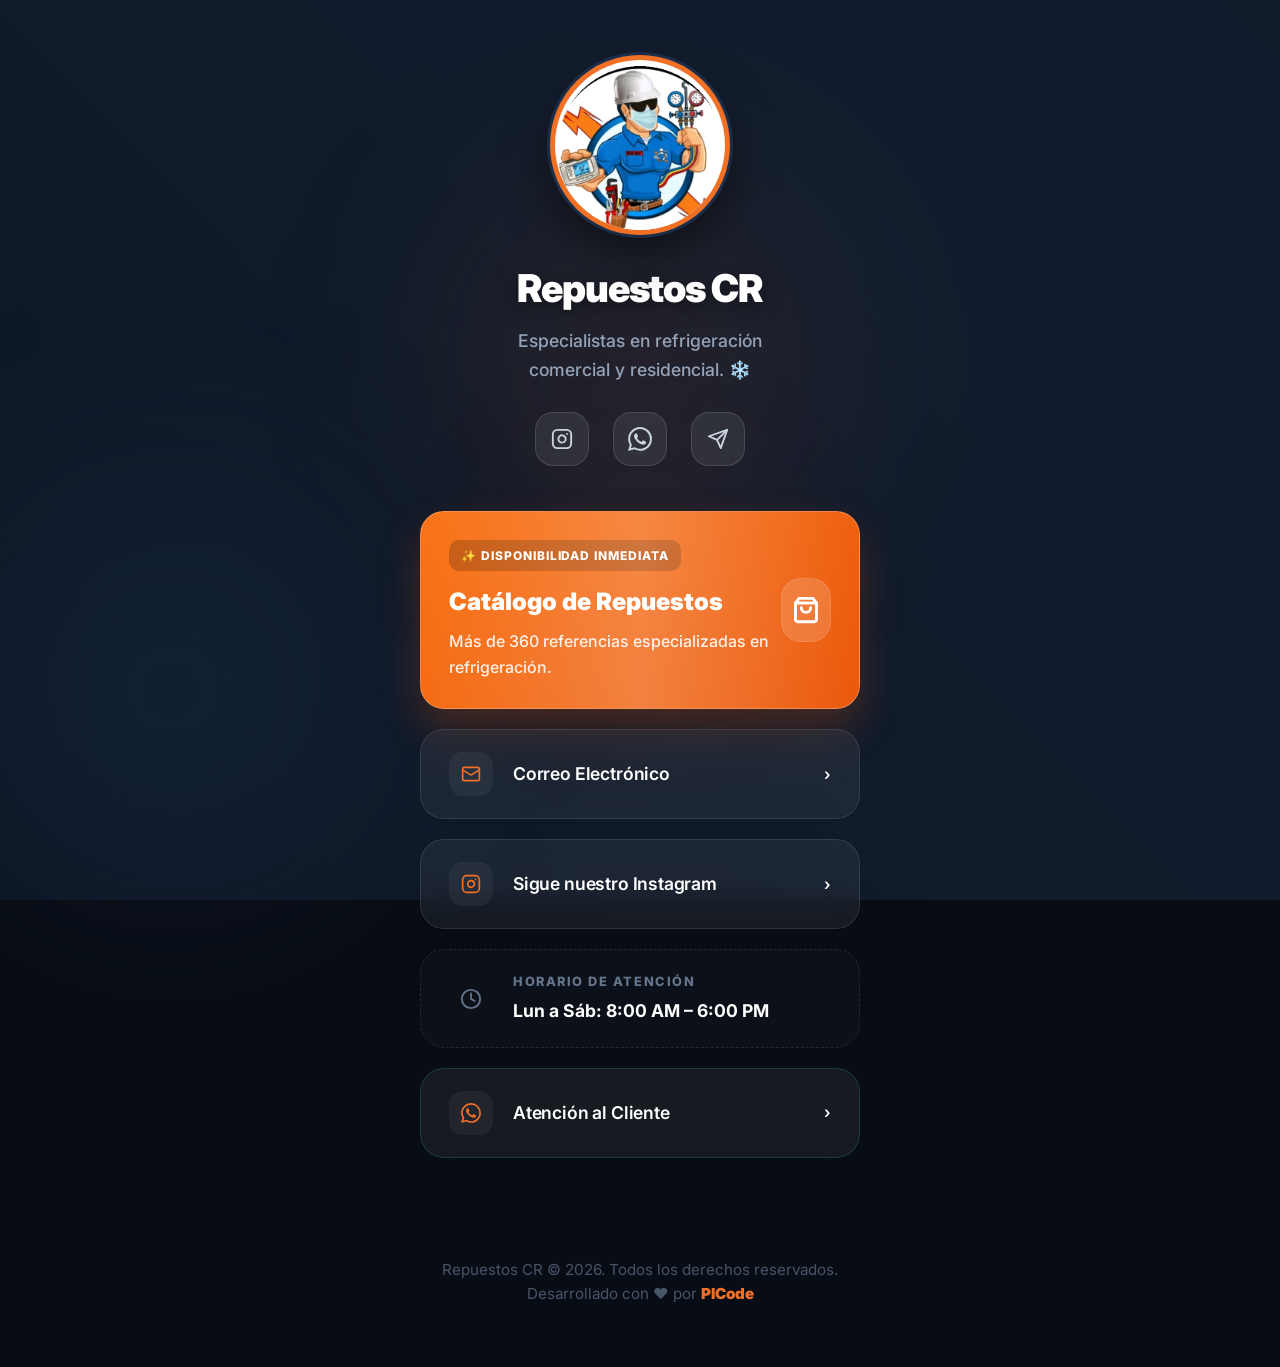
==== commit a5340937: "Final premium rebranding and contact updates" ====
--- a/index.html
+++ b/index.html
@@ -3,208 +3,128 @@
 <head>
     <meta charset="UTF-8">
     <meta name="viewport" content="width=device-width, initial-scale=1.0">
-    <title>Repuestos CR | Tienda Online de Refrigeración</title>
-    <meta name="description" content="La tienda online especializada en repuestos para aires acondicionados, refrigeración y afines. Capacitores, compresores, gas refrigerante y más de 360 referencias.">
+    <title>Repuestos CR | Enlaces de Interés</title>
+    <meta name="description" content="Especialistas en refrigeración. Accede a nuestro catálogo, ubicación y contacto directo.">
     <link rel="preconnect" href="https://fonts.googleapis.com">
     <link rel="preconnect" href="https://fonts.gstatic.com" crossorigin>
     <link href="https://fonts.googleapis.com/css2?family=Inter:wght@400;500;600;700;800&display=swap" rel="stylesheet">
     <link rel="stylesheet" href="styles.css">
+    <style>
+        /* Floating animations for the landing page */
+        @keyframes float {
+            0%, 100% { transform: translateY(0); }
+            50% { transform: translateY(-10px); }
+        }
+        @keyframes fadeIn {
+            from { opacity: 0; transform: translateY(20px); }
+            to { opacity: 1; transform: translateY(0); }
+        }
+        @keyframes meshMove {
+            0% { background-position: 0% 50%; }
+            50% { background-position: 100% 50%; }
+            100% { background-position: 0% 50%; }
+        }
+        @keyframes shimmer {
+            0% { transform: translateX(-100%); }
+            100% { transform: translateX(100%); }
+        }
+        @keyframes floatLogo {
+            0%, 100% { transform: translateY(0) rotate(0deg); }
+            25% { transform: translateY(-5px) rotate(2deg); }
+            75% { transform: translateY(5px) rotate(-2deg); }
+        }
+    </style>
 </head>
-<body>
+<body class="bio-page">
 
-    <!-- NAVBAR -->
-    <header class="navbar" id="navbar">
-        <div class="container nav-inner">
-            <div class="logo-wrap">
-                <img src="images/logo.png" alt="Repuestos CR" id="site-logo"
-                     onerror="this.onerror=null; this.src='https://placehold.co/160x55/F07026/FFF?text=REPUESTOS+CR&font=inter'">
-            </div>
-            <div class="search-wrap">
-                <svg class="search-icon" xmlns="http://www.w3.org/2000/svg" width="18" height="18" viewBox="0 0 24 24" fill="none" stroke="currentColor" stroke-width="2.5" stroke-linecap="round" stroke-linejoin="round"><circle cx="11" cy="11" r="8"/><line x1="21" y1="21" x2="16.65" y2="16.65"/></svg>
-                <input type="text" id="searchInput" placeholder="Buscar repuesto, marca o código…" autocomplete="off">
-                <button class="clear-search hidden" id="clearSearch" aria-label="Limpiar búsqueda">✕</button>
-            </div>
-            <button class="cart-btn" id="cartBtn" aria-label="Ver carrito">
-                <svg xmlns="http://www.w3.org/2000/svg" width="22" height="22" viewBox="0 0 24 24" fill="none" stroke="currentColor" stroke-width="2" stroke-linecap="round" stroke-linejoin="round"><circle cx="9" cy="21" r="1"/><circle cx="20" cy="21" r="1"/><path d="M1 1h4l2.68 13.39a2 2 0 0 0 2 1.61h9.72a2 2 0 0 0 2-1.61L23 6H6"/></svg>
-                <span class="cart-count hidden" id="cartCount">0</span>
-            </button>
-        </div>
-    </header>
+    <!-- Premium Background Elements -->
+    <div class="bio-bg-mesh"></div>
+    <div class="bio-bg-glow"></div>
+    <div class="bio-bg-glow bio-bg-glow-2"></div>
+    <div class="bio-bg-glow bio-bg-glow-3"></div>
 
-    <!-- HERO -->
-    <section class="hero">
-        <div class="hero-bg-shapes">
-            <div class="shape shape-1"></div>
-            <div class="shape shape-2"></div>
-        </div>
-        <div class="container hero-content">
-            <div class="hero-text">
-                <div class="hero-badge">🔧 Especialistas en Refrigeración</div>
-                <h1>Todo lo que tu Equipo Necesita</h1>
-                <p>Más de <strong id="total-products">360</strong> referencias en repuestos para aires acondicionados, neveras y afines. Entrega directa o retiro en tienda.</p>
-            </div>
-            <div class="hero-mascot">
-                <img src="images/mascot.png" alt="Técnico Repuestos CR" class="mascot-img">
-            </div>
-            <div class="hero-stats-row">
-                <div class="hero-stat">
-                    <span class="stat-num" id="total-products-2">360+</span>
-                    <span class="stat-label">Repuestos</span>
-                </div>
-                <div class="hero-stat">
-                    <span class="stat-num">30</span>
-                    <span class="stat-label">Categorías</span>
-                </div>
-                <div class="hero-stat">
-                    <span class="stat-num">⚡</span>
-                    <span class="stat-label">Disponibilidad Inmediata</span>
+    <div class="bio-container">
+        <!-- Profile Section -->
+        <header class="bio-header">
+            <div class="bio-avatar-container">
+                <div class="bio-avatar-glow"></div>
+                <div class="bio-avatar-wrap">
+                <img src="images/mascot_clean_final.png" alt="Repuestos CR Mascot" class="bio-avatar">
                 </div>
             </div>
-        </div>
-    </section>
+            <h1 class="bio-title">Repuestos CR</h1>
+            <p class="bio-tagline">Especialistas en refrigeración comercial y residencial. ❄️</p>
+            
+            <div class="bio-social">
+                <a href="https://www.instagram.com/repuestocr1515/" target="_blank" aria-label="Instagram">
+                    <svg xmlns="http://www.w3.org/2000/svg" width="22" height="22" viewBox="0 0 24 24" fill="none" stroke="currentColor" stroke-width="2" stroke-linecap="round" stroke-linejoin="round"><rect x="2" y="2" width="20" height="20" rx="5" ry="5"/><path d="M16 11.37A4 4 0 1 1 12.63 8 4 4 0 0 1 16 11.37z"/><line x1="17.5" y1="6.5" x2="17.51" y2="6.5"/></svg>
+                </a>
+                <a href="https://wa.me/584146088160" target="_blank" aria-label="WhatsApp">
+                    <svg xmlns="http://www.w3.org/2000/svg" width="24" height="24" viewBox="0 0 24 24" fill="currentColor"><path d="M17.472 14.382c-.297-.149-1.758-.867-2.03-.967-.273-.099-.471-.148-.67.15-.197.297-.767.966-.94 1.164-.173.199-.347.223-.644.075-.297-.15-1.255-.463-2.39-1.475-.883-.788-1.48-1.761-1.653-2.059-.173-.297-.018-.458.13-.606.134-.133.298-.347.446-.52.149-.174.198-.298.298-.497.099-.198.05-.371-.025-.52-.075-.149-.669-1.612-.916-2.207-.242-.579-.487-.5-.669-.51-.173-.008-.371-.01-.57-.01-.198 0-.52.074-.792.372-.272.297-1.04 1.016-1.04 2.479 0 1.462 1.065 2.875 1.213 3.074.149.198 2.096 3.2 5.077 4.487.709.306 1.262.489 1.694.625.712.227 1.36.195 1.871.118.571-.085 1.758-.719 2.006-1.413.248-.694.248-1.289.173-1.413-.074-.124-.272-.198-.57-.347m-5.421 7.403h-.004a9.87 9.87 0 01-5.031-1.378l-.361-.214-3.741.982.998-3.648-.235-.374a9.86 9.86 0 01-1.51-5.26c.001-5.45 4.436-9.884 9.888-9.884 2.64 0 5.122 1.03 6.988 2.898a9.825 9.825 0 012.893 6.994c-.003 5.45-4.437 9.884-9.885 9.884m8.413-18.297A11.815 11.815 0 0012.05 0C5.495 0 .16 5.335.157 11.892c0 2.096.547 4.142 1.588 5.945L.057 24l6.305-1.654a11.882 11.882 0 005.683 1.448h.005c6.554 0 11.89-5.335 11.893-11.893a11.821 11.821 0 00-3.48-8.413z"/></svg>
+                </a>
+                <a href="mailto:repuestoscr1515@gmail.com" aria-label="Email">
+                    <svg xmlns="http://www.w3.org/2000/svg" width="22" height="22" viewBox="0 0 24 24" fill="none" stroke="currentColor" stroke-width="2" stroke-linecap="round" stroke-linejoin="round"><path d="m22 2-7 20-4-9-9-4Z"/><path d="M22 2 11 13"/></svg>
+                </a>
+            </div>
+        </header>
 
-    <!-- MAIN -->
-    <main class="container main-layout">
-        <!-- SIDEBAR -->
-        <aside class="sidebar">
-            <h2 class="sidebar-title">Categorías</h2>
-            <ul class="cat-list" id="categoryList">
-                <li class="cat-item active" data-category="ALL">
-                    <span class="cat-emoji">🏪</span> Todos los Productos
-                    <span class="cat-count" id="cat-count-ALL"></span>
-                </li>
-                <!-- Generated by JS -->
-            </ul>
-        </aside>
+        <!-- Main Links -->
+        <main class="bio-links">
+            <!-- Catalog Card (Highlighted) -->
+            <a href="catalogo.html" class="bio-card bio-card-hero">
+                <div class="bio-card-shimmer"></div>
+                <div class="bio-card-content">
+                    <span class="bio-badge">✨ DISPONIBILIDAD INMEDIATA</span>
+                    <h3>Catálogo de Repuestos</h3>
+                    <p>Más de 360 referencias especializadas en refrigeración.</p>
+                </div>
+                <div class="bio-card-icon-main">
+                    <svg xmlns="http://www.w3.org/2000/svg" width="28" height="28" viewBox="0 0 24 24" fill="none" stroke="currentColor" stroke-width="2.5" stroke-linecap="round" stroke-linejoin="round"><path d="M6 2 3 6v14a2 2 0 0 0 2 2h14a2 2 0 0 0 2-2V6l-3-4Z"/><path d="M3 6h18"/><path d="M16 10a4 4 0 0 1-8 0"/></svg>
+                </div>
+            </a>
 
-        <!-- CATALOG -->
-        <section class="catalog-area">
-            <div class="catalog-header">
-                <span class="results-info" id="resultsInfo">Mostrando todos los productos</span>
-                <div class="sort-row">
-                    <label for="sortSelect">Ordenar:</label>
-                    <select id="sortSelect">
-                        <option value="default">Relevancia</option>
-                        <option value="price-asc">Precio: Menor a Mayor</option>
-                        <option value="price-desc">Precio: Mayor a Menor</option>
-                        <option value="name-asc">Nombre A–Z</option>
-                    </select>
+            <!-- Standard Links -->
+            <a href="mailto:repuestoscr1515@gmail.com" class="bio-link">
+                <div class="bio-link-icon">
+                    <svg xmlns="http://www.w3.org/2000/svg" width="20" height="20" viewBox="0 0 24 24" fill="none" stroke="currentColor" stroke-width="2" stroke-linecap="round" stroke-linejoin="round"><rect width="20" height="16" x="2" y="4" rx="2"/><path d="m22 7-8.97 5.7a1.94 1.94 0 0 1-2.06 0L2 7"/></svg>
+                </div>
+                <span class="bio-link-text">Correo Electrónico</span>
+                <span class="bio-link-arrow">›</span>
+            </a>
+
+            <a href="https://www.instagram.com/repuestocr1515/" target="_blank" class="bio-link">
+                <div class="bio-link-icon">
+                    <svg xmlns="http://www.w3.org/2000/svg" width="20" height="20" viewBox="0 0 24 24" fill="none" stroke="currentColor" stroke-width="2" stroke-linecap="round" stroke-linejoin="round"><rect x="2" y="2" width="20" height="20" rx="5" ry="5"/><path d="M16 11.37A4 4 0 1 1 12.63 8 4 4 0 0 1 16 11.37z"/><line x1="17.5" y1="6.5" x2="17.51" y2="6.5"/></svg>
+                </div>
+                <span class="bio-link-text">Sigue nuestro Instagram</span>
+                <span class="bio-link-arrow">›</span>
+            </a>
+
+            <div class="bio-info-card">
+                <div class="bio-info-icon">
+                    <svg xmlns="http://www.w3.org/2000/svg" width="22" height="22" viewBox="0 0 24 24" fill="none" stroke="currentColor" stroke-width="2" stroke-linecap="round" stroke-linejoin="round"><circle cx="12" cy="12" r="10"/><polyline points="12 6 12 12 16 14"/></svg>
+                </div>
+                <div class="bio-info-content">
+                    <h4>Horario de Atención</h4>
+                    <p>Lun a Sáb: 8:00 AM – 6:00 PM</p>
                 </div>
             </div>
 
-            <div class="products-grid" id="productsGrid"></div>
+            <a href="https://wa.me/584146088160?text=Hola,%20vengo%20de%20tu%20sitio%20web.%20Deseo%20realizar%20una%20consulta%20técnica." target="_blank" class="bio-link bio-link-wa">
+                <div class="bio-link-icon">
+                    <svg xmlns="http://www.w3.org/2000/svg" width="20" height="20" viewBox="0 0 24 24" fill="currentColor"><path d="M17.472 14.382c-.297-.149-1.758-.867-2.03-.967-.273-.099-.471-.148-.67.15-.197.297-.767.966-.94 1.164-.173.199-.347.223-.644.075-.297-.15-1.255-.463-2.39-1.475-.883-.788-1.48-1.761-1.653-2.059-.173-.297-.018-.458.13-.606.134-.133.298-.347.446-.52.149-.174.198-.298.298-.497.099-.198.05-.371-.025-.52-.075-.149-.669-1.612-.916-2.207-.242-.579-.487-.5-.669-.51-.173-.008-.371-.01-.57-.01-.198 0-.52.074-.792.372-.272.297-1.04 1.016-1.04 2.479 0 1.462 1.065 2.875 1.213 3.074.149.198 2.096 3.2 5.077 4.487.709.306 1.262.489 1.694.625.712.227 1.36.195 1.871.118.571-.085 1.758-.719 2.006-1.413.248-.694.248-1.289.173-1.413-.074-.124-.272-.198-.57-.347m-5.421 7.403h-.004a9.87 9.87 0 01-5.031-1.378l-.361-.214-3.741.982.998-3.648-.235-.374a9.86 9.86 0 01-1.51-5.26c.001-5.45 4.436-9.884 9.888-9.884 2.64 0 5.122 1.03 6.988 2.898a9.825 9.825 0 012.893 6.994c-.003 5.45-4.437 9.884-9.885 9.884m8.413-18.297A11.815 11.815 0 0012.05 0C5.495 0 .16 5.335.157 11.892c0 2.096.547 4.142 1.588 5.945L.057 24l6.305-1.654a11.882 11.882 0 005.683 1.448h.005c6.554 0 11.89-5.335 11.893-11.893a11.821 11.821 0 00-3.48-8.413z"/></svg>
+                </div>
+                <span class="bio-link-text">Atención al Cliente</span>
+                <span class="bio-link-arrow">›</span>
+            </a>
+        </main>
 
-            <div class="no-results hidden" id="noResults">
-                <div class="no-results-icon">🔍</div>
-                <h3>Sin resultados</h3>
-                <p>Intenta con otros términos de búsqueda o cambia la categoría.</p>
-                <button class="btn-outline" id="clearFilters">Ver todos los productos</button>
-            </div>
-        </section>
-    </main>
+        <!-- Footer -->
+        <footer class="bio-footer">
+            <p>Repuestos CR © 2026. Todos los derechos reservados.</p>
+            <p class="bio-powered">Desarrollado con ❤️ por <a href="https://picodeweb.vercel.app/" target="_blank"><strong>PICode</strong></a></p>
+        </footer>
+    </div>
 
-    <!-- FOOTER -->
-    <footer class="site-footer">
-        <div class="container footer-grid">
-            <div>
-                <img src="images/logo.png" alt="Repuestos CR" class="footer-logo"
-                     onerror="this.onerror=null; this.src='https://placehold.co/140x48/FFF/F07026?text=REPUESTOS+CR'">
-                <p class="footer-tagline">Especialistas en refrigeración comercial y residencial.</p>
-            </div>
-            <div>
-                <h4>Contacto</h4>
-                <p>📞 Contáctanos por WhatsApp</p>
-                <p>🕐 Lun–Sáb 8am–6pm</p>
-            </div>
-            <div>
-                <h4>Categorías Populares</h4>
-                <p>Capacitores · Compresores · Gas</p>
-                <p>Termostatos · Rolineras · Filtros</p>
-            </div>
-        </div>
-        <div class="footer-bottom">
-            <p>© 2026 Repuestos CR — Todos los derechos reservados.</p>
-        </div>
-    </footer>
-
-    <!-- CART PANEL (Slide-in) -->
-    <div class="cart-overlay hidden" id="cartOverlay"></div>
-    <aside class="cart-panel" id="cartPanel">
-        <div class="cart-panel-header">
-            <h3>🛒 Tu Pedido</h3>
-            <button class="close-cart" id="closeCart" aria-label="Cerrar carrito">✕</button>
-        </div>
-
-        <div class="cart-items" id="cartItems">
-            <div class="cart-empty" id="cartEmpty">
-                <div class="empty-icon">🛒</div>
-                <p>Tu carrito está vacío.<br>¡Agrega un repuesto!</p>
-            </div>
-        </div>
-
-        <div class="cart-footer" id="cartFooter">
-            <div class="cart-total-row">
-                <span>Total a Pagar:</span>
-                <span class="cart-total-price" id="cartTotal">$0.00</span>
-            </div>
-
-            <!-- Delivery/Pickup Toggle -->
-            <div class="delivery-toggle">
-                <button class="toggle-opt active" id="btnDelivery" data-mode="delivery">
-                    🚚 Delivery
-                </button>
-                <button class="toggle-opt" id="btnPickup" data-mode="pickup">
-                    🏪 Pick Up
-                </button>
-            </div>
-
-            <!-- Delivery Fields -->
-            <div class="delivery-fields" id="deliveryFields">
-                <div class="input-group">
-                    <svg xmlns="http://www.w3.org/2000/svg" width="16" height="16" viewBox="0 0 24 24" fill="none" stroke="currentColor" stroke-width="2" stroke-linecap="round" stroke-linejoin="round"><path d="M20 21v-2a4 4 0 0 0-4-4H8a4 4 0 0 0-4 4v2"/><circle cx="12" cy="7" r="4"/></svg>
-                    <input type="text" id="customerName" placeholder="Tu Nombre y Apellido" required>
-                </div>
-                <div class="input-group">
-                    <svg xmlns="http://www.w3.org/2000/svg" width="16" height="16" viewBox="0 0 24 24" fill="none" stroke="currentColor" stroke-width="2" stroke-linecap="round" stroke-linejoin="round"><path d="M21 10c0 7-9 13-9 13s-9-6-9-13a9 9 0 0 1 18 0z"/><circle cx="12" cy="10" r="3"/></svg>
-                    <textarea id="deliveryAddress" placeholder="Dirección exacta de entrega (punto de referencia)…" rows="2"></textarea>
-                </div>
-                <div class="delivery-note">
-                    ℹ️ El costo del delivery varía según la zona. El repartidor te confirmará el precio al contactarte.
-                </div>
-            </div>
-
-            <!-- Pickup Fields -->
-            <div class="pickup-fields hidden" id="pickupFields">
-                <div class="input-group">
-                    <svg xmlns="http://www.w3.org/2000/svg" width="16" height="16" viewBox="0 0 24 24" fill="none" stroke="currentColor" stroke-width="2" stroke-linecap="round" stroke-linejoin="round"><path d="M20 21v-2a4 4 0 0 0-4-4H8a4 4 0 0 0-4 4v2"/><circle cx="12" cy="7" r="4"/></svg>
-                    <input type="text" id="customerNamePickup" placeholder="Tu Nombre y Apellido" required>
-                </div>
-                <div class="pickup-note">
-                    🏪 Pasa por nuestra tienda a retirar tu pedido. Te avisaremos cuando esté listo.
-                </div>
-            </div>
-
-            <button class="btn-whatsapp" id="sendOrderBtn">
-                <svg xmlns="http://www.w3.org/2000/svg" width="20" height="20" viewBox="0 0 24 24" fill="currentColor"><path d="M17.472 14.382c-.297-.149-1.758-.867-2.03-.967-.273-.099-.471-.148-.67.15-.197.297-.767.966-.94 1.164-.173.199-.347.223-.644.075-.297-.15-1.255-.463-2.39-1.475-.883-.788-1.48-1.761-1.653-2.059-.173-.297-.018-.458.13-.606.134-.133.298-.347.446-.52.149-.174.198-.298.298-.497.099-.198.05-.371-.025-.52-.075-.149-.669-1.612-.916-2.207-.242-.579-.487-.5-.669-.51-.173-.008-.371-.01-.57-.01-.198 0-.52.074-.792.372-.272.297-1.04 1.016-1.04 2.479 0 1.462 1.065 2.875 1.213 3.074.149.198 2.096 3.2 5.077 4.487.709.306 1.262.489 1.694.625.712.227 1.36.195 1.871.118.571-.085 1.758-.719 2.006-1.413.248-.694.248-1.289.173-1.413-.074-.124-.272-.198-.57-.347m-5.421 7.403h-.004a9.87 9.87 0 01-5.031-1.378l-.361-.214-3.741.982.998-3.648-.235-.374a9.86 9.86 0 01-1.51-5.26c.001-5.45 4.436-9.884 9.888-9.884 2.64 0 5.122 1.03 6.988 2.898a9.825 9.825 0 012.893 6.994c-.003 5.45-4.437 9.884-9.885 9.884m8.413-18.297A11.815 11.815 0 0012.05 0C5.495 0 .16 5.335.157 11.892c0 2.096.547 4.142 1.588 5.945L.057 24l6.305-1.654a11.882 11.882 0 005.683 1.448h.005c6.554 0 11.89-5.335 11.893-11.893a11.821 11.821 0 00-3.48-8.413z"/></svg>
-                Enviar Pedido por WhatsApp
-            </button>
-        </div>
-    </aside>
-
-    <!-- FLOATING CART BAR (Urban Food style) -->
-    <button class="floating-cart" id="floatingCart" aria-label="Ver carrito">
-        <div class="floating-cart-icon">
-            <svg xmlns="http://www.w3.org/2000/svg" width="20" height="20" viewBox="0 0 24 24" fill="none" stroke="currentColor" stroke-width="2.2" stroke-linecap="round" stroke-linejoin="round"><circle cx="9" cy="21" r="1"/><circle cx="20" cy="21" r="1"/><path d="M1 1h4l2.68 13.39a2 2 0 0 0 2 1.61h9.72a2 2 0 0 0 2-1.61L23 6H6"/></svg>
-            <span class="floating-cart-badge" id="floatingCartBadge">0</span>
-        </div>
-        <div class="floating-cart-info">
-            <span class="floating-cart-label">Tu pedido</span>
-            <span class="floating-cart-total" id="floatingCartTotal">$0.00</span>
-        </div>
-        <span class="floating-cart-arrow">›</span>
-    </button>
-
-    <script src="data.js"></script>
-    <script src="app.js"></script>
 </body>
 </html>
--- a/styles.css
+++ b/styles.css
@@ -25,6 +25,18 @@
     --navbar-h: 70px;
 }
 
+/* Animations from The Family Gym */
+@keyframes attentionPulse {
+    0% { transform: scale(1); box-shadow: 0 0 0 0 rgba(240, 112, 38, 0.4); }
+    70% { transform: scale(1.05); box-shadow: 0 0 0 15px rgba(240, 112, 38, 0); }
+    100% { transform: scale(1); box-shadow: 0 0 0 0 rgba(240, 112, 38, 0); }
+}
+
+@keyframes socialGlow {
+    0%, 100% { filter: drop-shadow(0 0 5px rgba(240, 112, 38, 0.3)); }
+    50% { filter: drop-shadow(0 0 15px rgba(240, 112, 38, 0.6)); }
+}
+
 *, *::before, *::after { box-sizing: border-box; margin: 0; padding: 0; }
 
 html { scroll-behavior: smooth; }
@@ -43,6 +55,8 @@
 
 .container { max-width: 1280px; margin: 0 auto; padding: 0 20px; }
 .hidden { display: none !important; }
+.hidden-desktop { display: none; }
+@media (max-width: 768px) { .hidden-mobile { display: none !important; } }
 
 /* ===============================
    NAVBAR
@@ -64,9 +78,59 @@
     height: var(--navbar-h);
 }
 
+.btn-back {
+    display: flex;
+    align-items: center;
+    gap: 6px;
+    color: var(--text);
+    font-weight: 700;
+    font-size: 0.95rem;
+    padding: 8px 12px;
+    border-radius: var(--radius-sm);
+    transition: var(--transition);
+}
+
+.btn-back:hover {
+    background: var(--bg);
+    color: var(--orange);
+    transform: translateX(-4px);
+}
+
+.nav-actions {
+    display: flex;
+    align-items: center;
+    gap: 12px;
+    margin-left: auto;
+}
+
+.nav-social {
+    display: flex;
+    align-items: center;
+    gap: 8px;
+    padding-right: 12px;
+    border-right: 1.5px solid var(--border);
+}
+
+.nav-social a {
+    color: var(--text-muted);
+    transition: var(--transition);
+    display: flex;
+}
+
+.nav-social a:hover {
+    color: var(--orange);
+    transform: translateY(-2px);
+}
+
 .logo-wrap img {
-    height: 50px;
+    height: 70px; /* Increased for the circular mascot */
+    width: auto;
     object-fit: contain;
+    border-radius: 50%;
+    background: white;
+    padding: 2px;
+    box-shadow: 0 4px 12px rgba(240, 112, 38, 0.2);
+    border: 2px solid var(--orange);
     flex-shrink: 0;
 }
 
@@ -846,90 +910,128 @@
 =============================== */
 @media (max-width: 900px) {
     .main-layout {
-        grid-template-columns: 1fr;
-        gap: 16px;
+        display: block; /* Removed grid to prevent blowout */
     }
     .sidebar {
         position: static;
         max-height: none;
         overflow: visible;
-        padding: 14px 10px;
+        padding: 0 0 20px;
+        box-shadow: none;
+        border-bottom: none;
+        border-radius: 0;
+        margin-bottom: 20px;
     }
-    .sidebar-title { display: block; padding: 0 10px 10px; }
-    .cat-list {
-        display: flex;
-        overflow-x: auto;
-        overflow-y: visible;
-        flex-wrap: nowrap;
-        gap: 8px;
-        padding-bottom: 6px;
-        -webkit-overflow-scrolling: touch;
-        scrollbar-width: none;
+    .sidebar-title { display: none; }
+    
+    .hidden-desktop { display: block; }
+    
+    .mobile-cat-select {
+        width: 100%;
+        padding: 12px 16px;
+        border: 2px solid var(--orange);
+        border-radius: var(--radius-full);
+        font-size: 1rem;
+        font-weight: 700;
+        color: var(--navy);
+        background: white;
+        outline: none;
+        appearance: none;
+        cursor: pointer;
+        background-image: url("data:image/svg+xml;charset=UTF-8,%3csvg xmlns='http://www.w3.org/2000/svg' viewBox='0 0 24 24' fill='none' stroke='%23F07026' stroke-width='3' stroke-linecap='round' stroke-linejoin='round'%3e%3cpolyline points='6 9 12 15 18 9'%3e%3c/polyline%3e%3c/svg%3e");
+        background-repeat: no-repeat;
+        background-position: right 16px center;
+        background-size: 16px;
+        box-shadow: 0 4px 12px rgba(240,112,38,.1);
     }
-    .cat-list::-webkit-scrollbar { display: none; }
-    .cat-item {
-        flex-shrink: 0;
-        border-radius: var(--radius-full);
-        border: 1.5px solid var(--border);
-        white-space: nowrap;
-        padding: 8px 14px;
+    
+    .cat-list { display: none; }
+}
+
+@media (max-width: 680px) {
+    :root { --navbar-h: auto; }
+    
+    .navbar { padding: 12px 0; height: auto; }
+    .nav-inner { 
+        flex-wrap: nowrap; 
+        gap: 12px; 
+        height: auto; 
     }
-    .cat-item.active {
-        border-left: 1.5px solid var(--orange);
+    .logo-wrap { flex-shrink: 0; }
+    .logo-wrap img { height: 34px; }
+    
+    .cart-btn { display: none !important; }
+    
+    .search-wrap { 
+        flex: 1; 
+        width: auto; 
+        max-width: 100%; 
+        margin-left: 0;
     }
-    .cat-count { display: none; }
-}
-
-@media (max-width: 680px) {
-    :root { --navbar-h: 60px; }
-
-    .nav-inner { gap: 8px; flex-wrap: nowrap; }
-    .logo-wrap img { height: 36px; }
-    .search-wrap input { font-size: .85rem; padding: 9px 36px 9px 38px; }
-
-    .hero { padding: 28px 0 24px; }
-    .hero-badge { font-size: .75rem; padding: 5px 12px; }
-    .hero-text h1 { font-size: 1.5rem; }
-    .hero-text p { font-size: .9rem; }
-    .hero-mascot { display: none; } /* hide mascot on small phones */
-    .hero-stats-row { gap: 8px; }
-    .hero-stat { padding: 10px 12px; min-width: 80px; }
+    .search-wrap input { font-size: .9rem; padding: 10px 32px 10px 38px; }
+
+    .hero { padding: 24px 0; }
+    .hero-content { flex-direction: column; align-items: center; text-align: center; }
+    .hero-badge { margin-bottom: 12px; }
+    .hero-text h1 { font-size: 1.6rem; }
+    .hero-text p { font-size: .95rem; margin-bottom: 20px; }
+    .hero-mascot { display: none; }
+    
+    .hero-stats-row { 
+        width: 100%; 
+        display: grid; 
+        grid-template-columns: repeat(3, 1fr); 
+        gap: 10px; 
+    }
+    .hero-stat { 
+        padding: 10px 6px; 
+        min-width: 0; 
+        align-items: center; 
+        text-align: center; 
+    }
     .stat-num { font-size: 1.2rem; }
-    .stat-label { font-size: .72rem; }
+    .stat-label { font-size: .7rem; }
 
     .catalog-header {
         flex-direction: column;
         align-items: flex-start;
-        gap: 8px;
+        gap: 12px;
     }
+    .sort-row { width: 100%; justify-content: space-between; }
+    .sort-row select { flex: 1; margin-left: 8px; }
 
     .products-grid {
         grid-template-columns: repeat(2, 1fr);
         gap: 12px;
     }
 
-    .card-img-wrap { height: 130px; padding: 10px; }
-    .card-body { padding: 10px; }
-    .card-name { font-size: .82rem; -webkit-line-clamp: 3; }
-    .card-price { font-size: 1rem; }
-    .card-footer { flex-wrap: wrap; gap: 6px; }
-    .btn-add-cart { padding: 7px 10px; font-size: .78rem; width: 100%; justify-content: center; }
-    .cat-chip { font-size: .65rem; padding: 2px 7px; }
+    .card-img-wrap { height: 140px; padding: 10px; }
+    .card-body { padding: 12px 10px; }
+    .card-brand { font-size: .7rem; }
+    .card-name { font-size: .85rem; -webkit-line-clamp: 3; margin-bottom: 4px; }
+    .card-code { font-size: .75rem; margin-bottom: 10px; }
+    .card-price { font-size: 1.1rem; }
+    .card-footer { flex-direction: column; gap: 8px; align-items: stretch; }
+    .btn-add-cart { padding: 10px; font-size: .85rem; width: 100%; justify-content: center; }
+    .cat-chip { font-size: .65rem; padding: 3px 8px; top: 6px; left: 6px; }
 
     .cart-panel { max-width: 100%; }
-    .container { padding: 0 12px; }
-    .main-layout { padding-top: 20px; padding-bottom: 40px; }
-
-    .footer-grid { grid-template-columns: 1fr; gap: 24px; }
+    .container { padding: 0 16px; }
+    .main-layout { padding-top: 16px; padding-bottom: 40px; }
+
+    .footer-grid { grid-template-columns: 1fr; gap: 24px; text-align: center; }
+    .footer-logo { margin: 0 auto 14px; }
 }
 
 @media (max-width: 380px) {
     .products-grid { grid-template-columns: 1fr; }
-    .hero-text h1 { font-size: 1.3rem; }
+    .hero-stats-row { grid-template-columns: 1fr; }
+    .hero-stat { flex-direction: row; justify-content: space-between; padding: 12px 16px; }
+    .stat-label { font-size: .9rem; margin-top: 0; }
 }
 
 /* ===============================
-   FLOATING CART BAR (Urban Food style)
+   FLOATING CART BAR
 =============================== */
 .floating-cart {
     position: fixed;
@@ -1003,6 +1105,7 @@
     flex-direction: column;
     gap: 1px;
     flex: 1;
+    text-align: left;
 }
 
 .floating-cart-label {
@@ -1032,3 +1135,372 @@
         justify-content: space-between;
     }
 }
+
+/* ===============================
+   BIO PAGE (LINK IN BIO)
+=============================== */
+.bio-page {
+    background: #080c14; /* Even deeper black-navy */
+    min-height: 100vh;
+    display: flex;
+    justify-content: center;
+    padding: 60px 20px;
+    position: relative;
+    overflow-x: hidden;
+}
+
+/* Artistic Background Mesh */
+.bio-bg-mesh {
+    position: fixed;
+    top: 0;
+    left: 0;
+    width: 100%;
+    height: 100%;
+    background: linear-gradient(45deg, #080c14 0%, #1a2e4a 50%, #080c14 100%);
+    background-size: 400% 400%;
+    animation: meshMove 15s ease infinite;
+    z-index: -1;
+    opacity: 0.5;
+}
+
+.bio-bg-glow {
+    position: fixed;
+    width: 600px;
+    height: 600px;
+    background: radial-gradient(circle, rgba(240, 112, 38, 0.12) 0%, transparent 70%);
+    filter: blur(80px);
+    z-index: 0;
+    pointer-events: none;
+}
+
+.bio-bg-glow-1 { top: -10%; right: -10%; }
+.bio-bg-glow-2 { bottom: -10%; left: -10%; background: radial-gradient(circle, rgba(26, 46, 74, 0.5) 0%, transparent 70%); }
+.bio-bg-glow-3 { top: 30%; left: 50%; transform: translateX(-50%); width: 400px; opacity: 0.3; }
+
+.bio-container {
+    width: 100%;
+    max-width: 440px;
+    text-align: center;
+    position: relative;
+    z-index: 1;
+    animation: fadeIn 0.8s cubic-bezier(0.16, 1, 0.3, 1);
+}
+
+.bio-header {
+    margin-bottom: 45px;
+    display: flex;
+    flex-direction: column;
+    align-items: center;
+}
+
+.bio-avatar-container {
+    position: relative;
+    margin-bottom: 28px;
+}
+
+.bio-avatar-glow {
+    position: absolute;
+    top: 50%;
+    left: 50%;
+    transform: translate(-50%, -50%);
+    width: 180px;
+    height: 180px;
+    background: radial-gradient(circle, var(--orange) 0%, transparent 70%);
+    opacity: 0.2;
+    filter: blur(20px);
+    animation: floatLogo 6s ease-in-out infinite alternate;
+}
+
+.bio-avatar-wrap {
+    width: 170px; /* Even larger and more prominent */
+    height: 170px;
+    border-radius: 50%;
+    background: white;
+    padding: 0;
+    box-shadow: 
+        0 0 0 5px var(--orange),
+        0 0 0 8px var(--navy),
+        0 20px 50px rgba(0, 0, 0, 0.6);
+    position: relative;
+    z-index: 2;
+    overflow: hidden;
+    display: flex;
+    align-items: center;
+    justify-content: center;
+    animation: floatLogo 6s ease-in-out infinite;
+}
+
+.bio-avatar {
+    width: 100%;
+    height: 100%;
+    object-fit: cover; /* Use cover to ensure it fills the circle perfectly */
+    border-radius: 50%;
+    transform: scale(1.1); /* Slight zoom to hide any remaining edge artifacts */
+    transition: transform 0.5s ease;
+}
+
+.bio-avatar-wrap:hover .bio-avatar {
+    transform: scale(1.1);
+}
+
+.bio-title {
+    font-size: 2.4rem;
+    font-weight: 900;
+    color: white;
+    margin-bottom: 8px;
+    letter-spacing: -0.03em;
+    text-shadow: 0 4px 20px rgba(0,0,0,0.5);
+}
+
+.bio-tagline {
+    color: #94a3b8;
+    font-size: 1.1rem;
+    max-width: 320px;
+    margin: 0 auto 28px;
+    line-height: 1.6;
+    font-weight: 500;
+}
+
+.bio-social {
+    display: flex;
+    justify-content: center;
+    gap: 24px;
+}
+
+.bio-social a {
+    color: #cbd5e1;
+    background: rgba(255, 255, 255, 0.08); /* Brighter */
+    width: 54px;
+    height: 54px;
+    border-radius: 18px;
+    display: flex;
+    align-items: center;
+    justify-content: center;
+    backdrop-filter: blur(12px);
+    border: 1px solid rgba(255, 255, 255, 0.12); /* Brighter */
+    transition: all 0.4s cubic-bezier(0.175, 0.885, 0.32, 1.275);
+    animation: socialGlow 3s ease-in-out infinite;
+}
+
+.bio-social a:hover {
+    color: white;
+    background: var(--orange);
+    transform: translateY(-8px) scale(1.15);
+    border-color: var(--orange);
+    box-shadow: 0 15px 30px rgba(240, 112, 38, 0.4);
+}
+
+.bio-social a.social-tt:hover {
+    background: #000000;
+    border-color: #ff0050;
+    box-shadow: 0 15px 30px rgba(0, 242, 234, 0.4);
+}
+
+/* BIO LINKS */
+.bio-links {
+    display: flex;
+    flex-direction: column;
+    gap: 20px;
+    margin-bottom: 60px;
+}
+
+.bio-card {
+    display: flex;
+    align-items: center;
+    justify-content: space-between;
+    padding: 28px;
+    border-radius: 24px;
+    text-decoration: none;
+    transition: all 0.4s cubic-bezier(0.165, 0.84, 0.44, 1);
+    position: relative;
+    overflow: hidden;
+}
+
+.bio-card-hero {
+    background: linear-gradient(135deg, #f97316 0%, #ea580c 100%);
+    color: white;
+    text-align: left;
+    box-shadow: 0 20px 40px rgba(234, 88, 12, 0.25);
+    border: 1px solid rgba(255, 255, 255, 0.25);
+    animation: attentionPulse 4s infinite; /* Attention effect */
+}
+
+.bio-card-shimmer {
+    position: absolute;
+    top: 0;
+    left: 0;
+    width: 100%;
+    height: 100%;
+    background: linear-gradient(90deg, transparent, rgba(255,255,255,0.2), transparent);
+    animation: shimmer 3s infinite;
+}
+
+.bio-card-hero:hover {
+    transform: translateY(-6px) scale(1.02);
+    box-shadow: 0 30px 60px rgba(234, 88, 12, 0.4);
+}
+
+.bio-card-icon-main {
+    width: 64px;
+    height: 64px;
+    background: rgba(255, 255, 255, 0.15);
+    border-radius: 20px;
+    display: flex;
+    align-items: center;
+    justify-content: center;
+    backdrop-filter: blur(8px);
+    border: 1px solid rgba(255, 255, 255, 0.1);
+    transition: transform 0.4s ease;
+}
+
+.bio-card:hover .bio-card-icon-main {
+    transform: rotate(10deg) scale(1.1);
+}
+
+.bio-badge {
+    display: inline-block;
+    background: rgba(0, 0, 0, 0.2);
+    padding: 6px 12px;
+    border-radius: 10px;
+    font-size: 0.75rem;
+    font-weight: 800;
+    text-transform: uppercase;
+    margin-bottom: 12px;
+    letter-spacing: 0.08em;
+}
+
+.bio-card-content h3 {
+    font-size: 1.5rem;
+    font-weight: 900;
+    margin-bottom: 8px;
+}
+
+.bio-card-content p {
+    font-size: 1rem;
+    opacity: 0.9;
+    font-weight: 500;
+}
+
+.bio-link {
+    background: rgba(255, 255, 255, 0.06); /* Brighter */
+    color: white;
+    padding: 22px 28px;
+    border-radius: 24px;
+    display: flex;
+    align-items: center;
+    gap: 20px;
+    font-weight: 600;
+    backdrop-filter: blur(16px);
+    border: 1px solid rgba(255, 255, 255, 0.1); /* Brighter */
+    transition: all 0.4s ease;
+}
+
+.bio-link:hover {
+    background: rgba(255, 255, 255, 0.08);
+    border-color: rgba(240, 112, 38, 0.5);
+    transform: translateX(10px);
+    box-shadow: 0 15px 35px rgba(0, 0, 0, 0.3);
+}
+
+.bio-link-icon {
+    width: 44px;
+    height: 44px;
+    background: rgba(255, 255, 255, 0.05);
+    border-radius: 14px;
+    display: flex;
+    align-items: center;
+    justify-content: center;
+    color: var(--orange);
+    transition: all 0.3s ease;
+}
+
+.bio-link:hover .bio-link-icon {
+    background: var(--orange);
+    color: white;
+}
+
+.bio-link-text {
+    flex: 1;
+    text-align: left;
+    font-size: 1.1rem;
+    letter-spacing: -0.01em;
+}
+
+.bio-link-wa {
+    border-color: rgba(37, 211, 102, 0.2);
+}
+
+.bio-link-wa:hover {
+    border-color: #25d366;
+    color: #25d366;
+}
+
+.bio-link-wa:hover .bio-link-icon {
+    background: #25d366;
+    color: white;
+}
+
+.bio-info-card {
+    background: rgba(255, 255, 255, 0.02);
+    border: 1px dashed rgba(255, 255, 255, 0.1);
+    padding: 22px 28px;
+    border-radius: 24px;
+    display: flex;
+    align-items: center;
+    gap: 20px;
+    text-align: left;
+}
+
+.bio-info-icon {
+    width: 44px;
+    height: 44px;
+    display: flex;
+    align-items: center;
+    justify-content: center;
+    color: #64748b;
+}
+
+.bio-info-content h4 {
+    font-size: 0.8rem;
+    text-transform: uppercase;
+    letter-spacing: 0.12em;
+    color: #64748b;
+    margin-bottom: 4px;
+    font-weight: 800;
+}
+
+.bio-info-content p {
+    font-size: 1.1rem;
+    font-weight: 700;
+    color: white;
+}
+
+.bio-footer {
+    padding-top: 40px;
+    color: #475569;
+    font-size: 0.95rem;
+}
+
+.bio-powered strong {
+    color: var(--orange);
+    font-weight: 900;
+}
+
+@media (max-width: 480px) {
+    .bio-container { padding: 0 15px; }
+    .bio-title { font-size: 2rem; }
+    .bio-avatar-wrap { width: 140px; height: 140px; }
+    .bio-card { padding: 22px 24px; }
+}
+
+/* PRICE REMOVAL FROM CATALOG */
+.card-price, 
+.cart-row-price, 
+.cart-total-row span:last-child {
+    display: none !important;
+}
+
+.btn-whatsapp {
+    margin-top: 10px;
+    box-shadow: 0 12px 24px rgba(37, 211, 102, 0.3);
+}
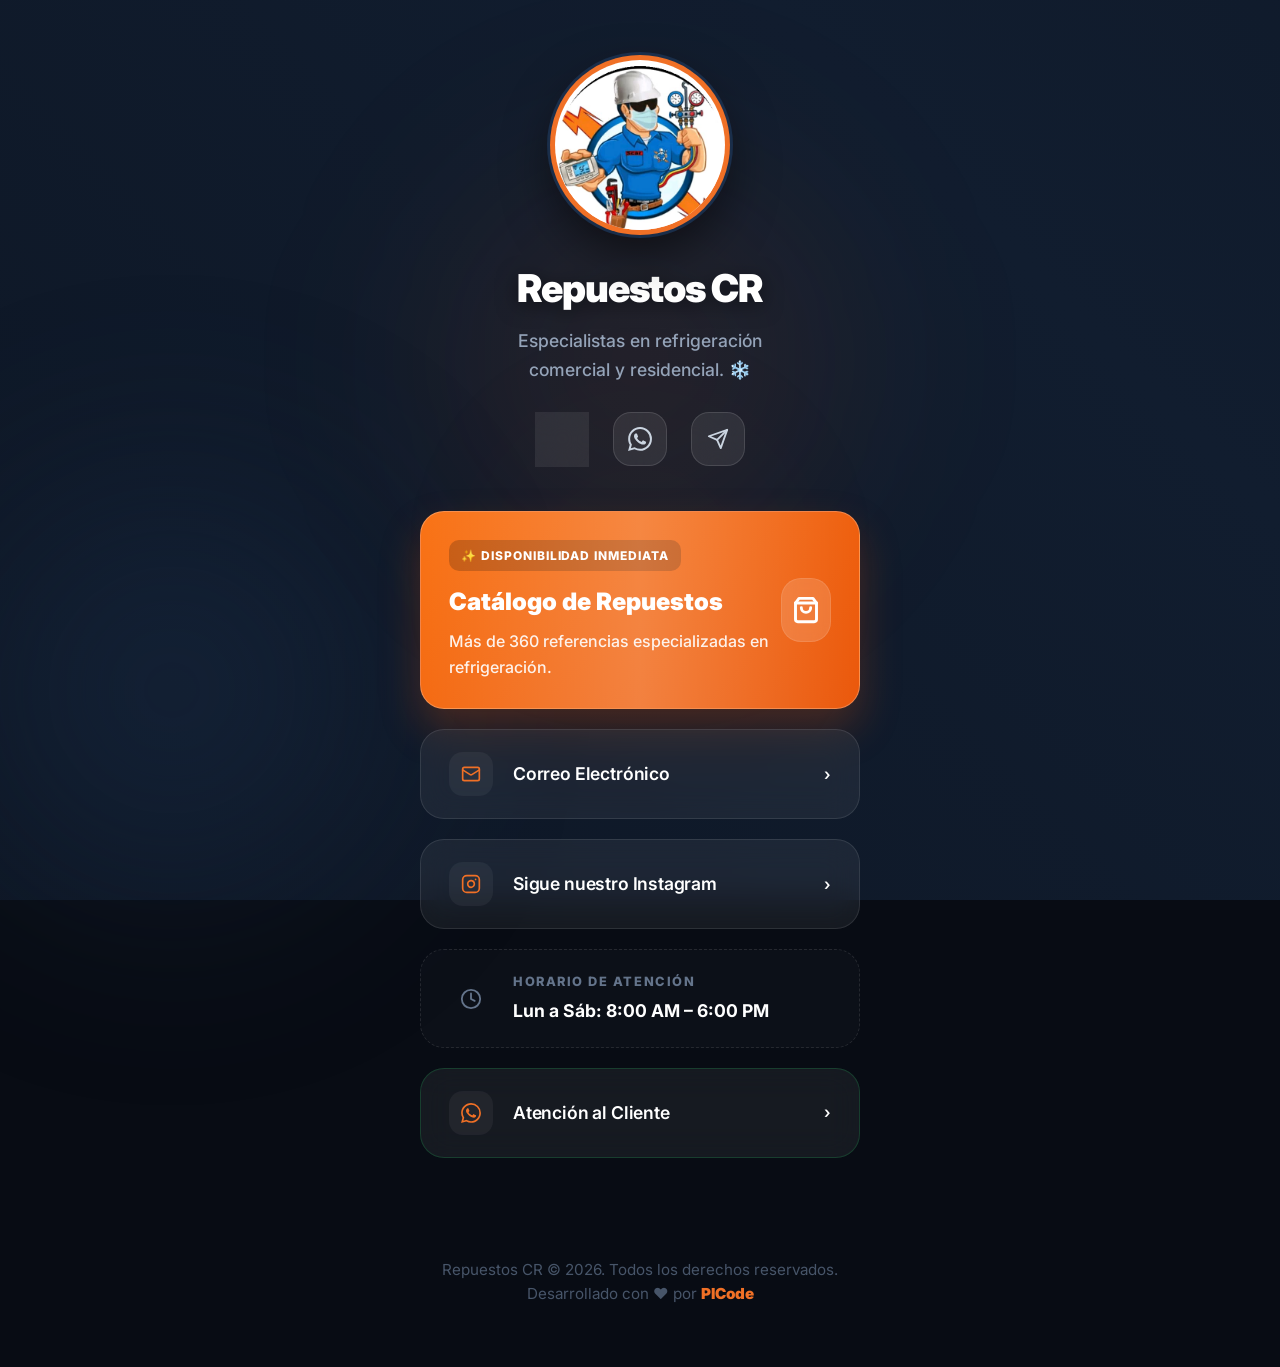
==== commit 31e8ca4d: "Add social media preview (OG tags and banner)" ====
--- a/index.html
+++ b/index.html
@@ -9,6 +9,22 @@
     <link rel="preconnect" href="https://fonts.gstatic.com" crossorigin>
     <link href="https://fonts.googleapis.com/css2?family=Inter:wght@400;500;600;700;800&display=swap" rel="stylesheet">
     <link rel="stylesheet" href="styles.css">
+    
+    <!-- WhatsApp / Social Media Preview (Open Graph) -->
+    <meta property="og:title" content="Repuestos CR | Expertos en Refrigeración">
+    <meta property="og:description" content="Accede a nuestro catálogo completo de repuestos, contacto directo y más. Especialistas en refrigeración comercial y residencial.">
+    <meta property="og:image" content="images/og_banner.png">
+    <meta property="og:url" content="https://repuestos-gr.vercel.app/">
+    <meta property="og:type" content="website">
+    
+    <!-- Twitter -->
+    <meta name="twitter:card" content="summary_large_image">
+    <meta name="twitter:title" content="Repuestos CR | Expertos en Refrigeración">
+    <meta name="twitter:description" content="Catálogo digital de repuestos para refrigeración.">
+    <meta name="twitter:image" content="images/og_banner.png">
+    
+    <!-- Theme Color for Browser -->
+    <meta name="theme-color" content="#F07026">
     <style>
         /* Floating animations for the landing page */
         @keyframes float {
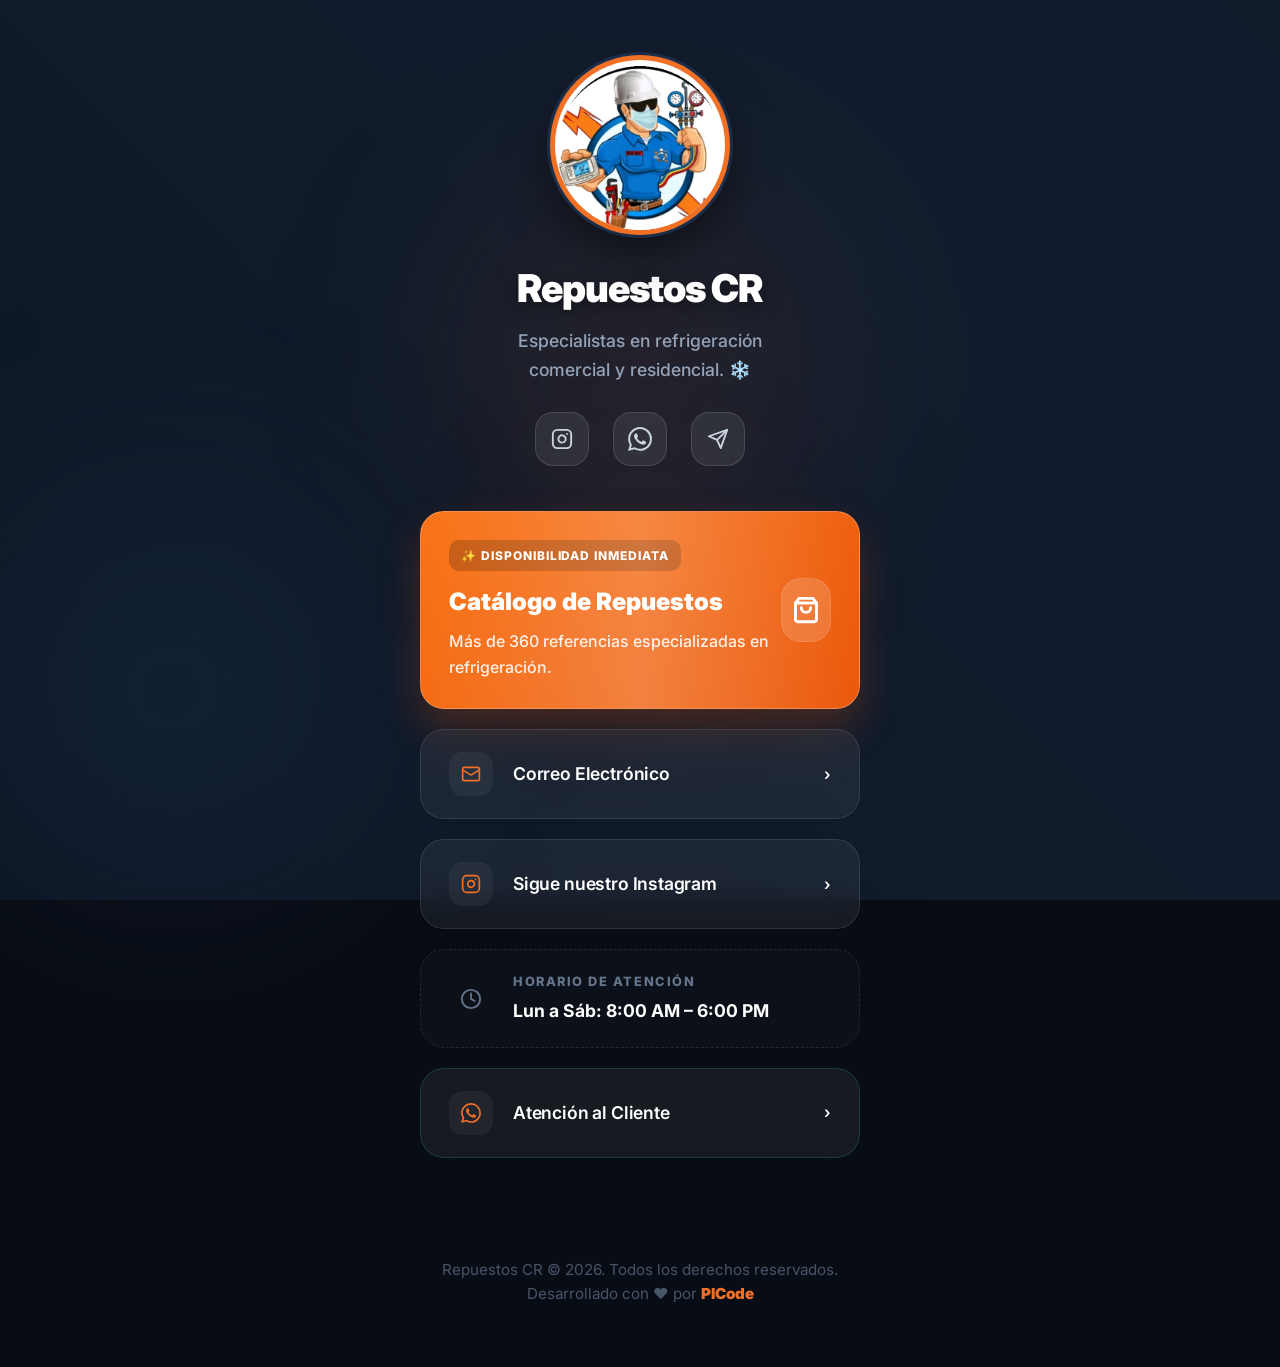
==== commit d974cb95: "Update Instagram link to repuestoscr1515" ====
--- a/index.html
+++ b/index.html
@@ -13,15 +13,16 @@
     <!-- WhatsApp / Social Media Preview (Open Graph) -->
     <meta property="og:title" content="Repuestos CR | Expertos en Refrigeración">
     <meta property="og:description" content="Accede a nuestro catálogo completo de repuestos, contacto directo y más. Especialistas en refrigeración comercial y residencial.">
-    <meta property="og:image" content="images/og_banner.png">
-    <meta property="og:url" content="https://repuestos-gr.vercel.app/">
+    <meta property="og:image" content="https://repuestos-cr.vercel.app/images/og_banner.png">
+    <meta property="og:url" content="https://repuestos-cr.vercel.app/">
     <meta property="og:type" content="website">
+    <meta itemprop="image" content="https://repuestos-cr.vercel.app/images/og_banner.png">
     
     <!-- Twitter -->
     <meta name="twitter:card" content="summary_large_image">
     <meta name="twitter:title" content="Repuestos CR | Expertos en Refrigeración">
     <meta name="twitter:description" content="Catálogo digital de repuestos para refrigeración.">
-    <meta name="twitter:image" content="images/og_banner.png">
+    <meta name="twitter:image" content="https://repuestos-cr.vercel.app/images/og_banner.png">
     
     <!-- Theme Color for Browser -->
     <meta name="theme-color" content="#F07026">
@@ -72,7 +73,7 @@
             <p class="bio-tagline">Especialistas en refrigeración comercial y residencial. ❄️</p>
             
             <div class="bio-social">
-                <a href="https://www.instagram.com/repuestocr1515/" target="_blank" aria-label="Instagram">
+                <a href="https://www.instagram.com/repuestoscr1515?igsh=MWxwMHo0N2x3ejVtcw==" target="_blank" aria-label="Instagram">
                     <svg xmlns="http://www.w3.org/2000/svg" width="22" height="22" viewBox="0 0 24 24" fill="none" stroke="currentColor" stroke-width="2" stroke-linecap="round" stroke-linejoin="round"><rect x="2" y="2" width="20" height="20" rx="5" ry="5"/><path d="M16 11.37A4 4 0 1 1 12.63 8 4 4 0 0 1 16 11.37z"/><line x1="17.5" y1="6.5" x2="17.51" y2="6.5"/></svg>
                 </a>
                 <a href="https://wa.me/584146088160" target="_blank" aria-label="WhatsApp">
@@ -108,7 +109,7 @@
                 <span class="bio-link-arrow">›</span>
             </a>
 
-            <a href="https://www.instagram.com/repuestocr1515/" target="_blank" class="bio-link">
+            <a href="https://www.instagram.com/repuestoscr1515?igsh=MWxwMHo0N2x3ejVtcw==" target="_blank" class="bio-link">
                 <div class="bio-link-icon">
                     <svg xmlns="http://www.w3.org/2000/svg" width="20" height="20" viewBox="0 0 24 24" fill="none" stroke="currentColor" stroke-width="2" stroke-linecap="round" stroke-linejoin="round"><rect x="2" y="2" width="20" height="20" rx="5" ry="5"/><path d="M16 11.37A4 4 0 1 1 12.63 8 4 4 0 0 1 16 11.37z"/><line x1="17.5" y1="6.5" x2="17.51" y2="6.5"/></svg>
                 </div>
